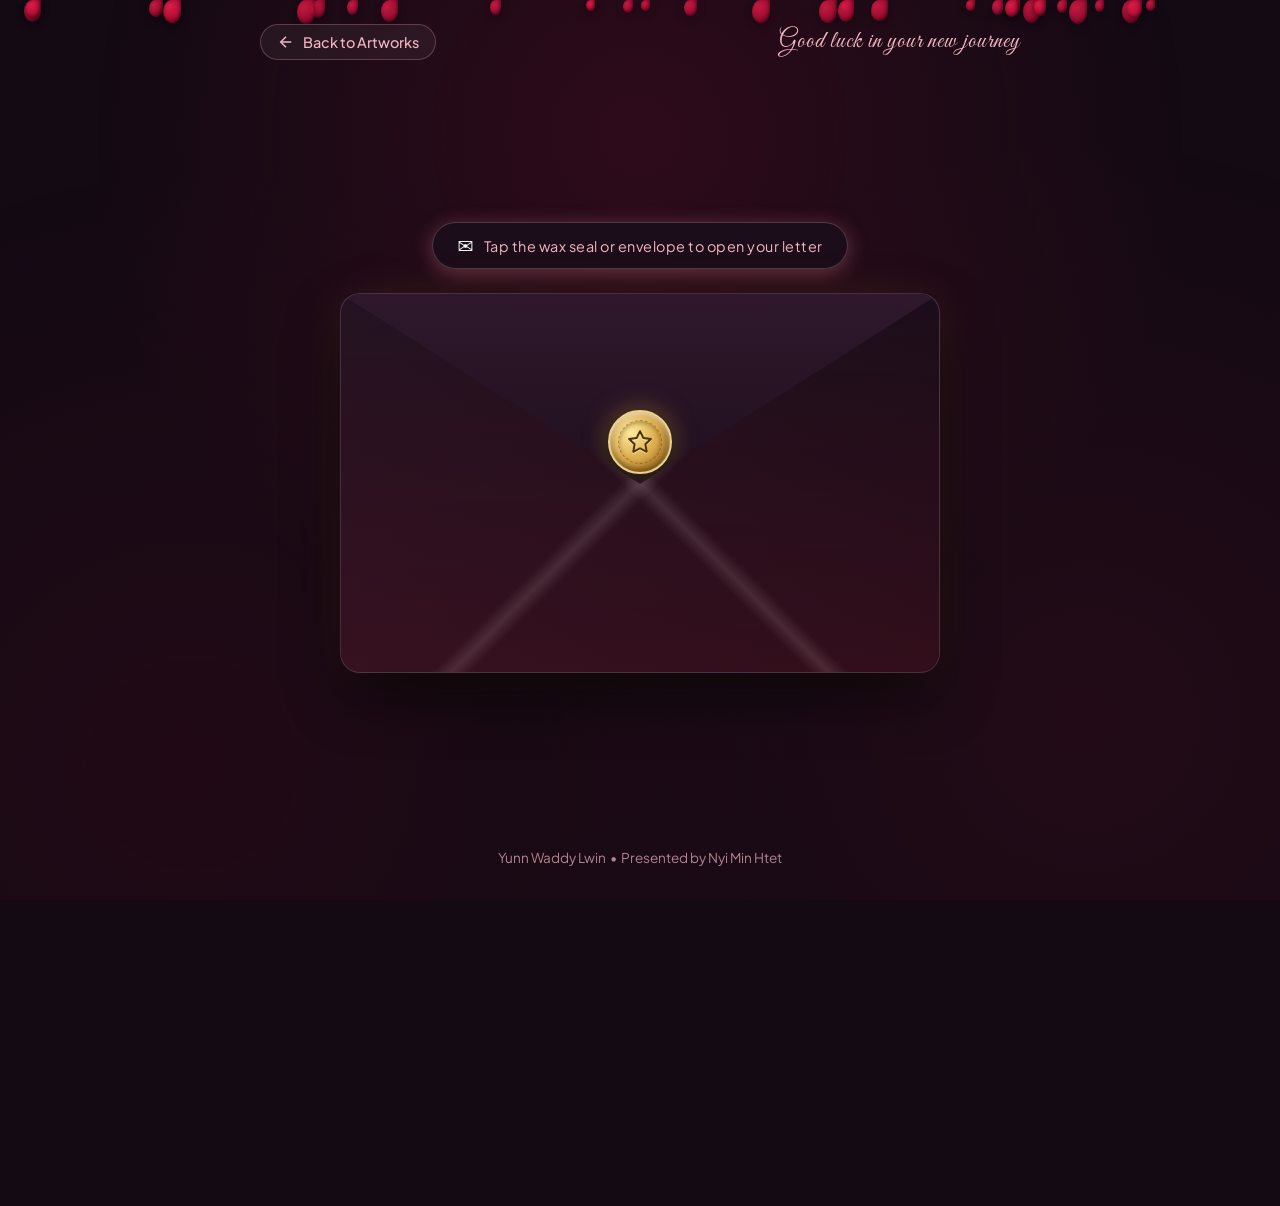
==== letter.html @ 77009af8 "Add files via upload" ====
<!DOCTYPE html>
<html lang="en">
<head>
  <meta charset="UTF-8" />
  <meta name="viewport" content="width=device-width, initial-scale=1.0" />
  <title>A Letter for You | Yunn Waddy Lwin</title>
  <link rel="stylesheet" href="letter.css" />
  <link rel="preconnect" href="https://fonts.googleapis.com">
  <link rel="preconnect" href="https://fonts.gstatic.com" crossorigin>
  <link href="https://fonts.googleapis.com/css2?family=Cormorant+Garamond:ital,wght@0,300;0,400;0,600;1,400;1,600&family=Great+Vibes&family=Noto+Sans+Myanmar:wght@300;400;500;600&family=Plus+Jakarta+Sans:wght@300;400;500;600&display=swap" rel="stylesheet">
</head>
<body>
  <!-- Ambient romantic lighting & gentle petals -->
  <div class="ambient-glow"></div>
  <div class="petals-canvas" id="petals"></div>

  <div class="letter-page">
    
    <!-- Top Bar Navigation -->
    <header class="top-nav">
      <a href="index.html" class="nav-back-link">
        <svg width="18" height="18" viewBox="0 0 24 24" fill="none" stroke="currentColor" stroke-width="2"><line x1="19" y1="12" x2="5" y2="12"/><polyline points="12 19 5 12 12 5"/></svg>
        <span>Back to Artworks</span>
      </a>
      <span class="journey-badge">Good luck in your new journey</span>
    </header>

    <div class="envelope-scene">
      <div class="prompt-hint" id="promptHint">
        <span class="tap-icon">✉️</span>
        <span class="hint-msg">Tap the wax seal or envelope to open your letter</span>
      </div>

      <!-- The Interactive 3D Envelope -->
      <div class="envelope-wrapper" id="envelopeWrapper">
        <div class="envelope" id="envelope">
          
          <!-- Flap (top triangular cover) -->
          <div class="envelope-flap" id="envelopeFlap">
            <div class="wax-seal" id="waxSeal" title="Tap to open letter">
              <!-- Handcrafted Debossed Seal Emblem -->
              <div class="seal-inner-stamp">
                <svg class="seal-svg" width="26" height="26" viewBox="0 0 24 24" fill="none" stroke="currentColor" stroke-width="1.8" stroke-linecap="round" stroke-linejoin="round">
                  <polygon points="12 2 15.09 8.26 22 9.27 17 14.14 18.18 21.02 12 17.77 5.82 21.02 7 14.14 2 9.27 8.91 8.26 12 2"></polygon>
                </svg>
              </div>
            </div>
          </div>

          <!-- Inside Pocket -->
          <div class="envelope-pocket"></div>

          <!-- The Hidden Letter Paper (Slides out when opened) -->
          <div class="letter-paper" id="letterPaper">
            <div class="paper-texture">
              <div class="letter-header">
                <span class="letter-sub">A Farewell Message</span>
                <h2 class="letter-to">Dear Yunn Waddy Lwin,</h2>
                <div class="letter-ornament">❧ ✦ ❧</div>
              </div>

              <div class="letter-body">
                <p class="myanmar-text">အစကငါ့ညီမကိုဒီလိုဆွဲပေးဖို့ထိတော့ စိတ်ကူးမရှိဘူးရယ် ဒီအတိုင်း Australia ပြောင်းရင် gift တစ်ခုပေးဖို့လောက်ပဲ ဒါပေမဲ့ဟိုရက်က မြန်မာဝတ်စုံလေး ဝတ်လာတာမြင်ရတော့ အကို့မျက်စိထဲလှလို့ ဆွဲပေးလိုက်တာ you deserve it။</p>
                
                <p class="english-line">I don't know how you will value it but you are the third girl to receive this kinda art work from me. If you want you can even say you are the second girl cuz the first one is my mother....... Lucky enough to get this kinda of gift from me..</p>
                
                <p class="highlight-quote">Treat this as a farewell gift from me.</p>
                
                <p class="myanmar-text">ပုံကသုံးပုံဖြစ်နေတာ တူတူပဲရယ် vienna ပိုကြိုက်လား Yunn Waddy Lwin ပိုကြိုက်လား ဘာမှမပါတာပိုကြိုက်လားမသိလို့သုံးခုထည့်ပေးလိုက်တာ။</p>
                
                <div class="closing-box">
                  <p class="farewell-text">ကံမကုန်ရင် ပြန်ဆုံတာပေါ့ 👋</p>
                  <p class="hope-text">Hope you like this............</p>
                </div>
              </div>

              <div class="letter-signature">
                <span class="sign-label">Presented by</span>
                <span class="sign-name">Nyi Min Htet</span>
                <span class="sign-date">03.11.2026</span>
              </div>
            </div>
          </div>

        </div>
      </div>

      <!-- Actions shown after opening -->
      <div class="after-open-actions" id="afterActions">
        <button id="toggleEnvelopeBtn" class="btn-subtle">
          <span id="toggleText">Close Envelope</span>
        </button>
        <a href="index.html" class="btn-view-art">
          <span>View & Download Artworks →</span>
        </a>
      </div>

    </div>

    <!-- Footer -->
    <footer class="letter-footer">
      <p>Yunn Waddy Lwin &nbsp;•&nbsp; Presented by Nyi Min Htet</p>
    </footer>

  </div>

  <script src="letter.js"></script>
</body>
</html>
---- letter.css ----
:root {
  --bg-deep: #130a14;
  --bg-card: rgba(26, 14, 27, 0.7);
  --border-rose: rgba(255, 179, 193, 0.25);
  --rose-primary: #e8849b;
  --rose-soft: #f4b6c2;
  --rose-glow: rgba(232, 132, 155, 0.35);

  /* Elegant Deep Midnight Bordeaux Envelope */
  --envelope-start: #241322;
  --envelope-end: #170b16;
  --envelope-flap-start: #2f182c;
  --envelope-flap-end: #200f1e;
  --envelope-border: rgba(224, 175, 190, 0.22);
  --envelope-glow: rgba(212, 163, 71, 0.15);

  /* Antique Champagne Gold Wax Seal */
  --wax-seal: radial-gradient(circle at 35% 35%, #ffea9e 0%, #d9a84a 50%, #8a5e14 85%, #593c0a 100%);
  --wax-border: #edd287;
  --wax-glow: rgba(217, 168, 74, 0.55);

  --paper-bg: #fffbf7;
  --paper-text: #2a1f26;
  --paper-subtle: #6b5361;
  --transition: all 0.5s cubic-bezier(0.16, 1, 0.3, 1);
}

* {
  margin: 0;
  padding: 0;
  box-sizing: border-box;
}

body {
  font-family: 'Plus Jakarta Sans', system-ui, -apple-system, sans-serif;
  background-color: var(--bg-deep);
  color: #fff;
  min-height: 100vh;
  position: relative;
  overflow-x: hidden;
}

/* Ambient Romantic Glow */
.ambient-glow {
  position: fixed;
  inset: 0;
  pointer-events: none;
  z-index: 0;
  background: 
    radial-gradient(circle at 50% 15%, rgba(190, 18, 60, 0.16) 0%, transparent 55%),
    radial-gradient(circle at 15% 85%, rgba(136, 8, 37, 0.12) 0%, transparent 45%),
    radial-gradient(circle at 85% 80%, rgba(225, 29, 72, 0.08) 0%, transparent 45%);
}

/* Falling Red Rose Petals */
.petals-canvas {
  position: fixed;
  inset: 0;
  pointer-events: none;
  z-index: 1;
  overflow: hidden;
}

.petal {
  position: absolute;
  background: radial-gradient(circle at 35% 30%, #e11d48 0%, #be123c 45%, #880825 80%, #4a0314 100%);
  border-radius: 65% 0 65% 65%;
  opacity: 0.85;
  filter: drop-shadow(0 2px 5px rgba(0, 0, 0, 0.45));
  animation: fall linear infinite;
  box-shadow: inset -1px -1px 3px rgba(0, 0, 0, 0.4);
}

@keyframes fall {
  0% {
    transform: translateY(-25px) translateX(0px) rotate(0deg) rotateY(0deg) scale(0.75);
    opacity: 0;
  }
  15% {
    opacity: 0.85;
    transform: translateY(15vh) translateX(15px) rotate(60deg) rotateY(45deg) scale(0.85);
  }
  50% {
    transform: translateY(50vh) translateX(-15px) rotate(190deg) rotateY(120deg) scale(0.9);
  }
  85% {
    opacity: 0.85;
    transform: translateY(85vh) translateX(12px) rotate(300deg) rotateY(160deg) scale(0.95);
  }
  100% {
    transform: translateY(105vh) translateX(0px) rotate(380deg) rotateY(180deg) scale(1);
    opacity: 0;
  }
}

/* Page Layout */
.letter-page {
  position: relative;
  z-index: 2;
  min-height: 100vh;
  display: flex;
  flex-direction: column;
  padding: 24px;
}

/* Top Nav */
.top-nav {
  max-width: 760px;
  width: 100%;
  margin: 0 auto 30px;
  display: flex;
  justify-content: space-between;
  align-items: center;
  flex-wrap: wrap;
  gap: 12px;
}

.nav-back-link {
  display: inline-flex;
  align-items: center;
  gap: 8px;
  color: var(--rose-soft);
  text-decoration: none;
  font-size: 0.9rem;
  font-weight: 500;
  background: rgba(255, 255, 255, 0.05);
  border: 1px solid var(--border-rose);
  padding: 8px 16px;
  border-radius: 100px;
  transition: var(--transition);
}

.nav-back-link:hover {
  background: rgba(232, 132, 155, 0.2);
  transform: translateX(-3px);
}

.journey-badge {
  font-family: 'Great Vibes', cursive;
  font-size: 1.5rem;
  color: var(--rose-soft);
  letter-spacing: 1px;
}

/* Envelope Scene */
.envelope-scene {
  flex: 1;
  display: flex;
  flex-direction: column;
  align-items: center;
  justify-content: center;
  margin: 20px auto 40px;
  width: 100%;
  max-width: 680px;
}

.prompt-hint {
  display: flex;
  align-items: center;
  gap: 10px;
  background: rgba(26, 14, 27, 0.8);
  border: 1px solid var(--border-rose);
  padding: 10px 24px;
  border-radius: 100px;
  margin-bottom: 24px;
  box-shadow: 0 4px 20px var(--rose-glow);
  transition: opacity 0.4s ease;
}

.tap-icon {
  font-size: 1.2rem;
  animation: bounce 1.8s infinite ease-in-out;
}

@keyframes bounce {
  0%, 100% { transform: translateY(0); }
  50% { transform: translateY(-4px); }
}

.hint-msg {
  font-size: 0.9rem;
  color: var(--rose-soft);
  letter-spacing: 0.5px;
}

/* The Envelope Container */
.envelope-wrapper {
  perspective: 1200px;
  width: 100%;
  max-width: 600px;
  position: relative;
  cursor: pointer;
}

.envelope {
  position: relative;
  width: 100%;
  height: 380px;
  background: linear-gradient(135deg, var(--envelope-start), var(--envelope-end));
  border-radius: 20px;
  border: 1px solid var(--envelope-border);
  box-shadow: 
    0 25px 60px -10px rgba(0, 0, 0, 0.8),
    0 0 50px -5px var(--envelope-glow);
  transition: height 0.6s cubic-bezier(0.16, 1, 0.3, 1);
  overflow: visible;
}

/* Triangular Flap */
.envelope-flap {
  position: absolute;
  top: 0;
  left: 0;
  width: 100%;
  height: 190px;
  background: linear-gradient(180deg, var(--envelope-flap-start), var(--envelope-flap-end));
  clip-path: polygon(0 0, 100% 0, 50% 100%);
  border-top-left-radius: 20px;
  border-top-right-radius: 20px;
  transform-origin: top center;
  transition: transform 0.6s cubic-bezier(0.16, 1, 0.3, 1), z-index 0.2s 0.3s;
  z-index: 5;
  box-shadow: 0 6px 20px rgba(0, 0, 0, 0.35);
}

/* Antique Champagne Gold Wax Seal */
.wax-seal {
  position: absolute;
  bottom: 10px;
  left: 50%;
  transform: translateX(-50%);
  width: 64px;
  height: 64px;
  background: var(--wax-seal);
  border-radius: 50%;
  border: 2px solid var(--wax-border);
  box-shadow: 
    0 4px 18px rgba(0, 0, 0, 0.75), 
    0 0 25px var(--wax-glow),
    inset 0 2px 4px rgba(255, 255, 255, 0.65),
    inset 0 -2px 6px rgba(60, 40, 5, 0.7);
  display: flex;
  align-items: center;
  justify-content: center;
  cursor: pointer;
  transition: transform 0.3s cubic-bezier(0.16, 1, 0.3, 1), box-shadow 0.3s ease;
  z-index: 6;
}

.wax-seal:hover {
  transform: translateX(-50%) scale(1.12);
  box-shadow: 
    0 6px 26px rgba(0, 0, 0, 0.8),
    0 0 35px var(--wax-glow),
    inset 0 2px 5px rgba(255, 255, 255, 0.85);
}

.seal-inner-stamp {
  width: 44px;
  height: 44px;
  border-radius: 50%;
  border: 1.5px dashed rgba(84, 56, 7, 0.45);
  display: flex;
  align-items: center;
  justify-content: center;
  box-shadow: inset 0 2px 4px rgba(70, 45, 5, 0.35);
}

.seal-svg {
  color: #4a3005;
  filter: drop-shadow(0 1px 0px rgba(255, 240, 185, 0.7));
  user-select: none;
}

/* Envelope Pocket (Front folded sides) */
.envelope-pocket {
  position: absolute;
  bottom: 0;
  left: 0;
  width: 100%;
  height: 100%;
  border-radius: 20px;
  background: 
    linear-gradient(45deg, transparent 48%, rgba(255, 230, 235, 0.12) 50%, transparent 52%),
    linear-gradient(-45deg, transparent 48%, rgba(255, 230, 235, 0.12) 50%, transparent 52%),
    linear-gradient(to top, rgba(100, 20, 36, 0.35), transparent);
  clip-path: polygon(0 0, 100% 0, 100% 100%, 0 100%);
  pointer-events: none;
  z-index: 3;
}

/* The Letter Paper (Hidden inside initially) */
.letter-paper {
  position: absolute;
  top: 15px;
  left: 5%;
  width: 90%;
  min-height: 350px;
  background: var(--paper-bg);
  color: var(--paper-text);
  border-radius: 14px;
  box-shadow: 0 15px 45px rgba(0, 0, 0, 0.5);
  padding: 36px 32px;
  transform: translateY(0) scale(0.96);
  opacity: 0;
  visibility: hidden;
  transition: transform 0.7s cubic-bezier(0.16, 1, 0.3, 1), opacity 0.5s ease;
  z-index: 2;
  border: 1px solid #ebd3c8;
}

/* OPENED STATE */
.envelope.is-open .envelope-flap {
  transform: rotateX(180deg);
  z-index: 1;
}

.envelope.is-open .wax-seal {
  opacity: 0;
  pointer-events: none;
}

.envelope.is-open {
  height: auto;
  min-height: 580px;
  background: transparent;
  border-color: transparent;
  box-shadow: none;
  cursor: default;
}

.envelope.is-open .envelope-pocket {
  opacity: 0;
  transition: opacity 0.4s ease;
}

.envelope.is-open .letter-paper {
  position: relative;
  left: 0;
  width: 100%;
  opacity: 1;
  visibility: visible;
  transform: translateY(0) scale(1);
  z-index: 10;
  box-shadow: 
    0 25px 65px -10px rgba(0, 0, 0, 0.8),
    0 0 40px -5px rgba(232, 132, 155, 0.3);
}

/* Letter Content Typography */
.letter-header {
  text-align: center;
  margin-bottom: 24px;
  border-bottom: 1px dashed #e3c4bd;
  padding-bottom: 18px;
}

.letter-sub {
  font-family: 'Great Vibes', cursive;
  font-size: 1.6rem;
  color: #a84860;
  display: block;
  margin-bottom: 2px;
}

.letter-to {
  font-family: 'Cormorant Garamond', Georgia, serif;
  font-size: 2.1rem;
  font-weight: 600;
  color: #1e0e1b;
  letter-spacing: 1px;
}

.letter-ornament {
  font-size: 0.85rem;
  color: #c46b80;
  margin-top: 6px;
  letter-spacing: 3px;
}

.letter-body {
  font-family: 'Noto Sans Myanmar', 'Padauk', 'Pyidaungsu', system-ui, sans-serif;
  font-size: 1.05rem;
  line-height: 1.95;
  color: #2e1c25;
}

.letter-body p {
  margin-bottom: 18px;
}

.myanmar-text {
  text-align: justify;
}

.highlight-quote {
  font-family: 'Cormorant Garamond', Georgia, serif;
  font-style: italic;
  font-size: 1.35rem;
  color: #8f233f;
  text-align: center;
  padding: 10px 18px;
  background: rgba(232, 132, 155, 0.12);
  border-left: 3px solid #c93b58;
  border-radius: 6px;
  margin: 20px 0;
}

.english-line {
  font-style: italic;
  color: #523744;
}

.closing-box {
  margin-top: 24px;
  padding-top: 16px;
  border-top: 1px dashed #e3c4bd;
}

.farewell-text {
  font-weight: 500;
  font-size: 1.15rem;
  color: #1a0b16;
  margin-bottom: 4px;
}

.hope-text {
  font-style: italic;
  color: #6b4d5b;
}

/* Signature */
.letter-signature {
  margin-top: 32px;
  text-align: right;
  display: flex;
  flex-direction: column;
  align-items: flex-end;
}

.sign-label {
  font-size: 0.8rem;
  text-transform: uppercase;
  letter-spacing: 2px;
  color: #8c6a7a;
}

.sign-name {
  font-family: 'Cormorant Garamond', Georgia, serif;
  font-size: 1.6rem;
  font-weight: 600;
  color: #a82f4c;
  letter-spacing: 1px;
}

.sign-date {
  font-size: 0.8rem;
  color: #8c6a7a;
  letter-spacing: 1px;
  font-family: monospace;
}

/* After Open Actions */
.after-open-actions {
  display: none;
  gap: 14px;
  margin-top: 28px;
  flex-wrap: wrap;
  justify-content: center;
}

.envelope.is-open ~ .after-open-actions {
  display: flex;
}

.btn-view-art {
  display: inline-flex;
  align-items: center;
  gap: 8px;
  background: linear-gradient(135deg, #e8849b, #d96582);
  color: #fff;
  font-size: 0.95rem;
  font-weight: 500;
  padding: 12px 26px;
  border-radius: 100px;
  text-decoration: none;
  box-shadow: 0 6px 20px var(--rose-glow);
  transition: var(--transition);
}

.btn-view-art:hover {
  transform: translateY(-2px);
  background: linear-gradient(135deg, #f294aa, #e37490);
}

.btn-subtle {
  background: rgba(255, 255, 255, 0.06);
  border: 1px solid var(--border-rose);
  color: var(--rose-soft);
  font-size: 0.9rem;
  font-weight: 500;
  padding: 12px 22px;
  border-radius: 100px;
  cursor: pointer;
  transition: var(--transition);
}

.btn-subtle:hover {
  background: rgba(255, 255, 255, 0.12);
}

/* Footer */
.letter-footer {
  text-align: center;
  margin-top: auto;
  padding: 24px 0 10px;
  font-size: 0.85rem;
  color: var(--paper-subtle);
}

.letter-footer p {
  color: rgba(244, 182, 194, 0.7);
}

@media (max-width: 600px) {
  .envelope {
    height: 320px;
  }
  .envelope-flap {
    height: 160px;
  }
  .letter-paper {
    padding: 26px 20px;
  }
  .letter-to {
    font-size: 1.7rem;
  }
  .letter-body {
    font-size: 0.98rem;
  }
}
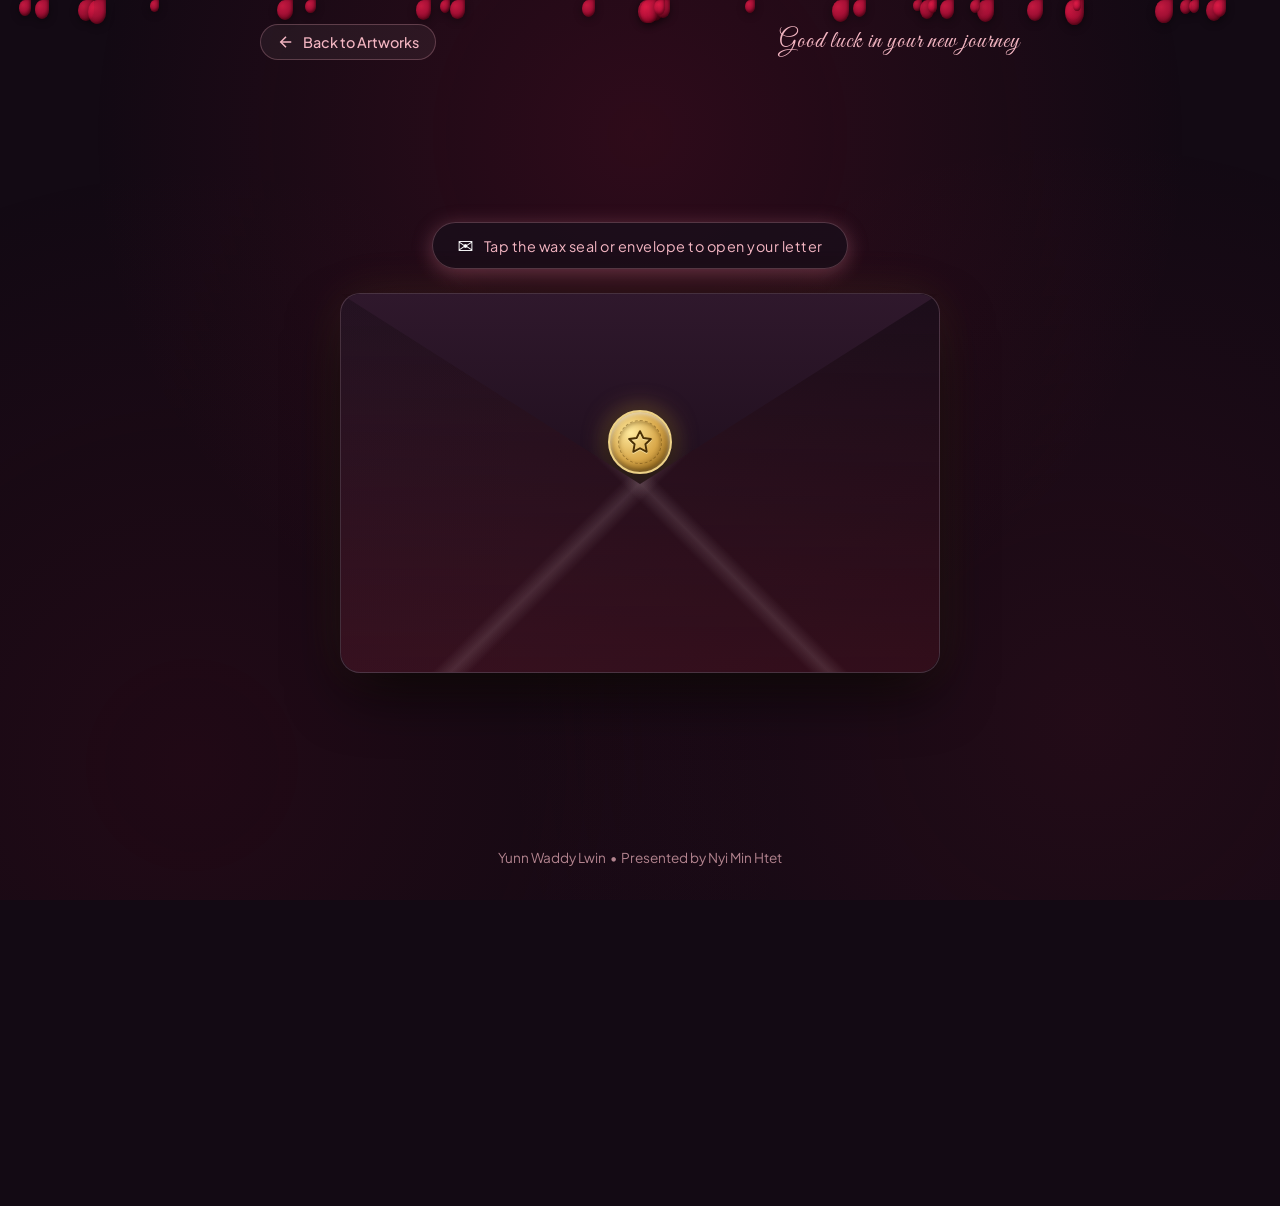
==== commit 8ee10978: "Add GoatCounter analytics to letter page" ====
--- a/letter.html
+++ b/letter.html
@@ -104,6 +104,8 @@
 
   </div>
 
+  <script data-goatcounter="https://ducky.goatcounter.com/count"
+          async src="https://gc.zgo.at/count.js"></script>
   <script src="letter.js"></script>
 </body>
 </html>
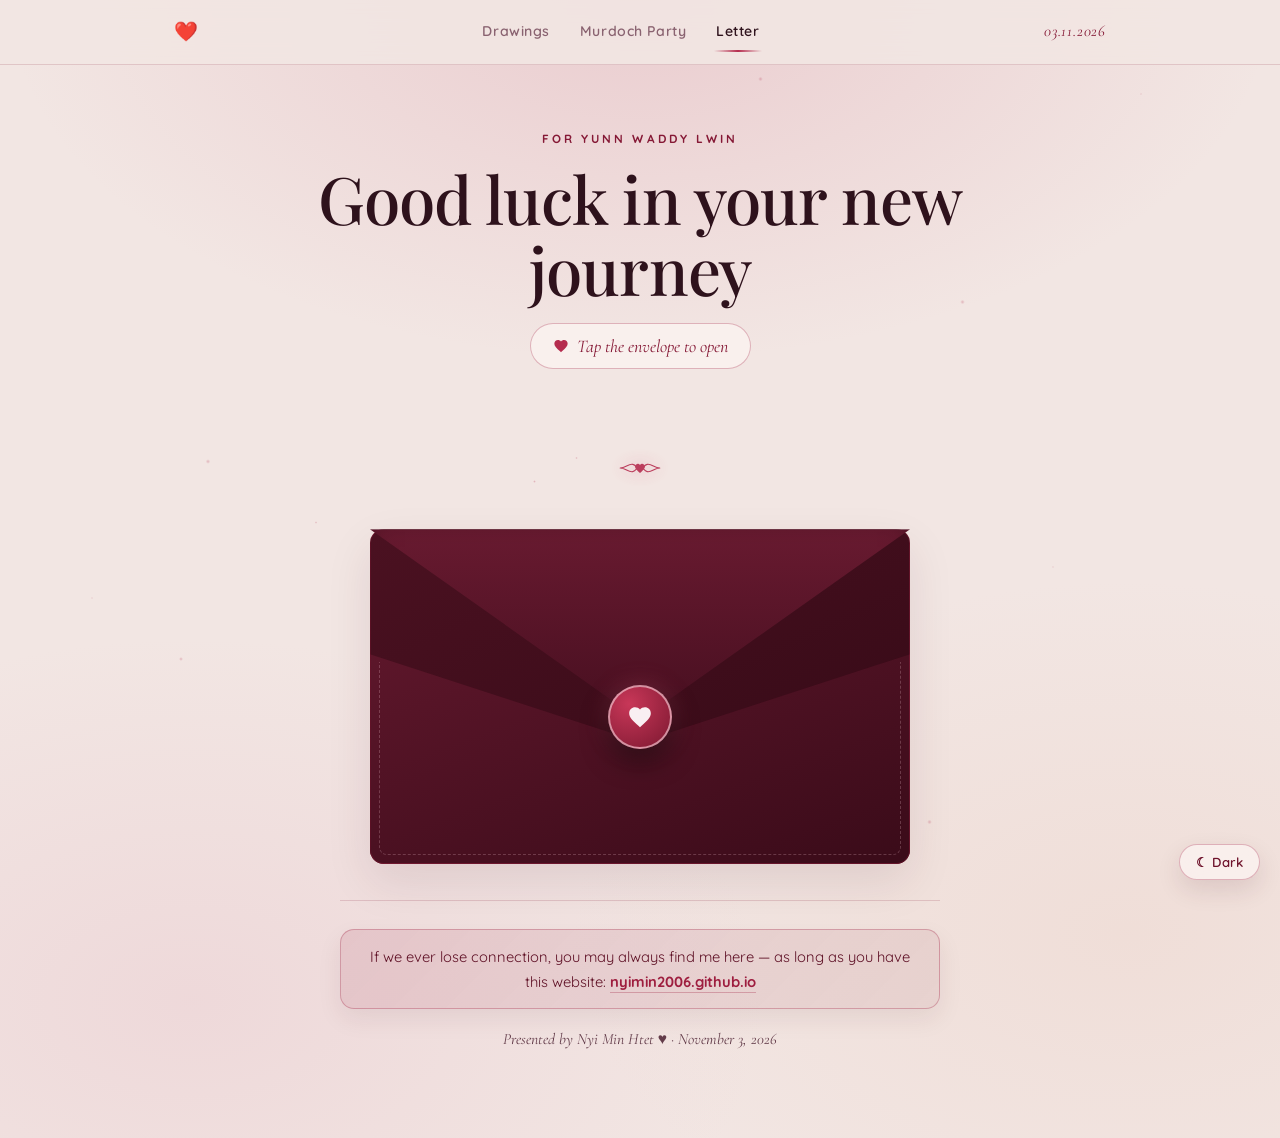
==== commit b4afb404: "Update files" ====
--- a/letter.html
+++ b/letter.html
@@ -3,109 +3,117 @@
 <head>
   <meta charset="UTF-8" />
   <meta name="viewport" content="width=device-width, initial-scale=1.0" />
-  <title>A Letter for You | Yunn Waddy Lwin</title>
-  <link rel="stylesheet" href="letter.css" />
-  <link rel="preconnect" href="https://fonts.googleapis.com">
-  <link rel="preconnect" href="https://fonts.gstatic.com" crossorigin>
-  <link href="https://fonts.googleapis.com/css2?family=Cormorant+Garamond:ital,wght@0,300;0,400;0,600;1,400;1,600&family=Great+Vibes&family=Noto+Sans+Myanmar:wght@300;400;500;600&family=Plus+Jakarta+Sans:wght@300;400;500;600&display=swap" rel="stylesheet">
+  <title>A Farewell Letter — For Yunn Waddy Lwin</title>
+  <link rel="icon" type="image/svg+xml" href="data:image/svg+xml,%3Csvg xmlns='http://www.w3.org/2000/svg' viewBox='0 0 24 24' fill='%23b8304f'%3E%3Cpath d='M12 21.35l-1.45-1.32C5.4 15.36 2 12.28 2 8.5 2 5.42 4.42 3 7.5 3c1.74 0 3.41.81 4.5 2.09C13.09 3.81 14.76 3 16.5 3 19.58 3 22 5.42 22 8.5c0 3.78-3.4 6.86-8.55 11.54L12 21.35z'/%3E%3C/svg%3E" />
+  <meta name="description" content="Sealed with a heart — a personal farewell letter for Yunn Waddy Lwin." />
+  <meta property="og:type" content="website" />
+  <meta property="og:title" content="A Farewell Letter — For Yunn Waddy Lwin" />
+  <meta property="og:description" content="Sealed with a heart — open to read the farewell note written for you." />
+  <meta property="og:image" content="assets/photo-yunn.jpg" />
+  <meta name="twitter:card" content="summary_large_image" />
+  <meta name="twitter:title" content="A Farewell Letter — For Yunn Waddy Lwin" />
+  <meta name="twitter:description" content="Sealed with a heart — open to read the farewell note written for you." />
+  <meta name="twitter:image" content="assets/photo-yunn.jpg" />
+  <link rel="preconnect" href="https://fonts.googleapis.com" />
+  <link rel="preconnect" href="https://fonts.gstatic.com" crossorigin />
+  <link href="https://fonts.googleapis.com/css2?family=Cormorant+Garamond:ital,wght@0,400;0,500;0,600;0,700;1,400;1,600&family=Noto+Sans+Myanmar:wght@400;500;600&family=Playfair+Display:ital,wght@0,500;0,600;0,700;1,400;1,600&family=Quicksand:wght@400;500;600;700&display=swap" rel="stylesheet" />
+  <script>(function(){try{var s=localStorage.getItem('site-theme');}catch(e){var s=null;}var t=(s==='light'||s==='dark')?s:(window.matchMedia&&window.matchMedia('(prefers-color-scheme: light)').matches?'light':'dark');document.documentElement.dataset.theme=t;})();</script>
+  <link rel="stylesheet" href="style.css?v=20261126-20" />
+  <link rel="stylesheet" href="letter.css?v=20261126-20" />
 </head>
 <body>
-  <!-- Ambient romantic lighting & gentle petals -->
-  <div class="ambient-glow"></div>
+  <div class="sparks-canvas" id="sparks"></div>
   <div class="petals-canvas" id="petals"></div>
 
-  <div class="letter-page">
-    
-    <!-- Top Bar Navigation -->
-    <header class="top-nav">
-      <a href="index.html" class="nav-back-link">
-        <svg width="18" height="18" viewBox="0 0 24 24" fill="none" stroke="currentColor" stroke-width="2"><line x1="19" y1="12" x2="5" y2="12"/><polyline points="12 19 5 12 12 5"/></svg>
-        <span>Back to Artworks</span>
-      </a>
-      <span class="journey-badge">Good luck in your new journey</span>
+  <nav class="top-nav">
+    <div class="nav-inner">
+      <a href="index.html" class="brand" aria-label="Home">❤️</a>
+      <div class="nav-links">
+        <a href="index.html" class="nav-link">Drawings</a>
+        <a href="murdoch.html" class="nav-link">Murdoch Party</a>
+        <a href="letter.html" class="nav-link active">Letter</a>
+      </div>
+      <div class="nav-date">03.11.2026</div>
+    </div>
+  </nav>
+
+  <main class="page-main letter-main">
+    <header class="letter-header">
+      <p class="eyebrow">For Yunn Waddy Lwin</p>
+      <h1 class="hero-title">Good luck in your new journey</h1>
+      <p class="prompt-hint" id="promptHint">
+        <svg width="16" height="16" viewBox="0 0 24 24" fill="currentColor">
+          <path d="M12 21.35l-1.45-1.32C5.4 15.36 2 12.28 2 8.5 2 5.42 4.42 3 7.5 3c1.74 0 3.41.81 4.5 2.09C13.09 3.81 14.76 3 16.5 3 19.58 3 22 5.42 22 8.5c0 3.78-3.4 6.86-8.55 11.54L12 21.35z" />
+        </svg>
+        Tap the envelope to open
+      </p>
     </header>
 
-    <div class="envelope-scene">
-      <div class="prompt-hint" id="promptHint">
-        <span class="tap-icon">✉️</span>
-        <span class="hint-msg">Tap the wax seal or envelope to open your letter</span>
-      </div>
+    <div class="section-divider" aria-hidden="true"><svg width="44" height="18" viewBox="0 0 48 20" fill="none"><path d="M2 10c6 0 9-5 14-4 2.5.5 3.5 2.5 5 4-1.5 1.5-2.5 3.5-5 4-5 1-8-4-14-4Zm44 0c-6 0-9-5-14-4-2.5.5-3.5 2.5-5 4 1.5 1.5 2.5 3.5 5 4 5 1 8-4 14-4Z" stroke="currentColor" stroke-width="1.2" stroke-linecap="round" stroke-linejoin="round"/><path d="M24 15.2c-.3 0-.6-.1-.8-.3C20.4 12.4 18.5 10.6 18.5 8.4a3 3 0 0 1 5.5-1.7A3 3 0 0 1 29.5 8.4c0 2.2-1.9 4-4.7 6.5-.2.2-.5.3-.8.3Z" fill="currentColor"/></svg></div>
 
-      <!-- The Interactive 3D Envelope -->
-      <div class="envelope-wrapper" id="envelopeWrapper">
-        <div class="envelope" id="envelope">
-          
-          <!-- Flap (top triangular cover) -->
-          <div class="envelope-flap" id="envelopeFlap">
-            <div class="wax-seal" id="waxSeal" title="Tap to open letter">
-              <!-- Handcrafted Debossed Seal Emblem -->
-              <div class="seal-inner-stamp">
-                <svg class="seal-svg" width="26" height="26" viewBox="0 0 24 24" fill="none" stroke="currentColor" stroke-width="1.8" stroke-linecap="round" stroke-linejoin="round">
-                  <polygon points="12 2 15.09 8.26 22 9.27 17 14.14 18.18 21.02 12 17.77 5.82 21.02 7 14.14 2 9.27 8.91 8.26 12 2"></polygon>
-                </svg>
-              </div>
+    <section class="envelope-wrapper" id="envelopeWrapper">
+      <div class="envelope" id="envelope">
+        <div class="envelope-back"></div>
+
+        <div class="envelope-flap" id="envelopeFlap"></div>
+
+        <div class="wax-seal" id="waxSeal" role="button" tabindex="0" aria-label="Break wax seal to open letter">
+          <svg viewBox="0 0 24 24" fill="currentColor">
+            <path d="M12 21.35l-1.45-1.32C5.4 15.36 2 12.28 2 8.5 2 5.42 4.42 3 7.5 3c1.74 0 3.41.81 4.5 2.09C13.09 3.81 14.76 3 16.5 3 19.58 3 22 5.42 22 8.5c0 3.78-3.4 6.86-8.55 11.54L12 21.35z" />
+          </svg>
+        </div>
+
+        <article class="letter-paper" id="letterPaper">
+          <div class="letter-watermark">
+            <span>To Yunn Waddy Lwin</span>
+            <div class="letter-line"></div>
+          </div>
+
+          <div class="letter-body">
+            <p class="myanmar-text">အစကငါ့ညီမကိုဒီလိုဆွဲပေးဖို့ထိတော့ စိတ်ကူးမရှိဘူးရယ် ဒီအတိုင်း Australia ပြောင်းရင် gift တစ်ခုပေးဖို့လောက်ပဲ ဒါပေမဲ့ဟိုရက်က မြန်မာဝတ်စုံလေး ဝတ်လာတာမြင်ရတော့ အကို့မျက်စိထဲလှလို့ ဆွဲပေးလိုက်တာ you deserve it။</p>
+
+            <p class="english-line">I don't know how you will value it but you are the third girl to receive this kinda art work from me. If you want you can even say you are the second girl cuz the first one is my mother....... Lucky enough to get this kinda of gift from me..</p>
+
+            <p class="highlight-quote">Treat this as a farewell gift from me.</p>
+
+            <p class="myanmar-text">ပုံကသုံးပုံဖြစ်နေတာ တူတူပဲရယ် vienna ပိုကြိုက်လား Yunn Waddy Lwin ပိုကြိုက်လား ဘာမှမပါတာပိုကြိုက်လားမသိလို့သုံးခုထည့်ပေးလိုက်တာ။</p>
+
+            <div class="closing-box">
+              <p class="farewell-text">ကံမကုန်ရင် ပြန်ဆုံတာပေါ့ 👋</p>
+              <p class="hope-text">Hope you like this............</p>
             </div>
           </div>
 
-          <!-- Inside Pocket -->
-          <div class="envelope-pocket"></div>
-
-          <!-- The Hidden Letter Paper (Slides out when opened) -->
-          <div class="letter-paper" id="letterPaper">
-            <div class="paper-texture">
-              <div class="letter-header">
-                <span class="letter-sub">A Farewell Message</span>
-                <h2 class="letter-to">Dear Yunn Waddy Lwin,</h2>
-                <div class="letter-ornament">❧ ✦ ❧</div>
-              </div>
-
-              <div class="letter-body">
-                <p class="myanmar-text">အစကငါ့ညီမကိုဒီလိုဆွဲပေးဖို့ထိတော့ စိတ်ကူးမရှိဘူးရယ် ဒီအတိုင်း Australia ပြောင်းရင် gift တစ်ခုပေးဖို့လောက်ပဲ ဒါပေမဲ့ဟိုရက်က မြန်မာဝတ်စုံလေး ဝတ်လာတာမြင်ရတော့ အကို့မျက်စိထဲလှလို့ ဆွဲပေးလိုက်တာ you deserve it။</p>
-                
-                <p class="english-line">I don't know how you will value it but you are the third girl to receive this kinda art work from me. If you want you can even say you are the second girl cuz the first one is my mother....... Lucky enough to get this kinda of gift from me..</p>
-                
-                <p class="highlight-quote">Treat this as a farewell gift from me.</p>
-                
-                <p class="myanmar-text">ပုံကသုံးပုံဖြစ်နေတာ တူတူပဲရယ် vienna ပိုကြိုက်လား Yunn Waddy Lwin ပိုကြိုက်လား ဘာမှမပါတာပိုကြိုက်လားမသိလို့သုံးခုထည့်ပေးလိုက်တာ။</p>
-                
-                <div class="closing-box">
-                  <p class="farewell-text">ကံမကုန်ရင် ပြန်ဆုံတာပေါ့ 👋</p>
-                  <p class="hope-text">Hope you like this............</p>
-                </div>
-              </div>
-
-              <div class="letter-signature">
-                <span class="sign-label">Presented by</span>
-                <span class="sign-name">Nyi Min Htet</span>
-                <span class="sign-date">03.11.2026</span>
-              </div>
-            </div>
+          <div class="letter-sign">
+            <span class="sign-label">Presented by</span>
+            <div class="sign-name">Nyi Min Htet</div>
+            <span class="sign-date">03.11.2026</span>
           </div>
 
-        </div>
+          <div class="letter-ps">
+            <strong>P.S. ♥</strong> Red roses always mean something special when combined with lilies.
+          </div>
+        </article>
+
+        <div class="envelope-pocket"></div>
       </div>
+    </section>
 
-      <!-- Actions shown after opening -->
-      <div class="after-open-actions" id="afterActions">
-        <button id="toggleEnvelopeBtn" class="btn-subtle">
-          <span id="toggleText">Close Envelope</span>
-        </button>
-        <a href="index.html" class="btn-view-art">
-          <span>View & Download Artworks →</span>
-        </a>
-      </div>
-
+    <div class="after-actions" id="afterActions" style="display: none;">
+      <button type="button" class="btn-action" id="toggleEnvelopeBtn">
+        <span id="toggleText">Close Envelope</span>
+      </button>
+      <a href="index.html" class="btn-action primary">View Drawings Gallery →</a>
     </div>
 
-    <!-- Footer -->
-    <footer class="letter-footer">
-      <p>Yunn Waddy Lwin &nbsp;•&nbsp; Presented by Nyi Min Htet</p>
+    <footer class="site-footer">
+      <p class="footer-find-me">If we ever lose connection, you may always find me here — as long as you have this website: <a href="https://nyimin2006.github.io/" target="_blank" rel="noopener noreferrer">nyimin2006.github.io</a></p>
+      <span>Presented by Nyi Min Htet ♥ · November 3, 2026</span>
     </footer>
+  </main>
 
-  </div>
-
-  <script data-goatcounter="https://ducky.goatcounter.com/count"
-          async src="https://gc.zgo.at/count.js"></script>
-  <script src="letter.js"></script>
+  <script src="ambient.js?v=20261126-20"></script>
+  <script src="letter.js?v=20261126-20"></script>
+  <script data-goatcounter="https://ducky.goatcounter.com/count" async src="https://gc.zgo.at/count.js"></script>
 </body>
 </html>
--- a/style.css
+++ b/style.css
@@ -0,0 +1,1353 @@
+:root {
+  --bg-nocturne: #110b0e;
+  --surface-soft: rgba(28, 17, 22, 0.72);
+  --surface-card: #181014;
+  --rose: #b8304f;
+  --rose-deep: #7a1b32;
+  --rose-soft: #e05a78;
+  --blush: #f2c6d0;
+  --ink-primary: #f5ebe9;
+  --ink-secondary: #d0bcc1;
+  --ink-muted: #987f86;
+  --border-hairline: rgba(245, 235, 233, 0.09);
+  --border-rose: rgba(224, 90, 120, 0.28);
+  --shadow-soft: 0 24px 60px rgba(0, 0, 0, 0.56);
+  --font-display: 'Playfair Display', 'Cormorant Garamond', Georgia, serif;
+  --font-serif: 'Cormorant Garamond', Georgia, serif;
+  --font-sans: 'Quicksand', 'Noto Sans Myanmar', -apple-system, BlinkMacSystemFont, sans-serif;
+}
+
+*,
+*::before,
+*::after {
+  box-sizing: border-box;
+  margin: 0;
+  padding: 0;
+}
+
+html {
+  scroll-behavior: smooth;
+  overflow-x: hidden;
+}
+
+body {
+  min-height: 100vh;
+  background-color: var(--bg-nocturne);
+  background-image:
+    radial-gradient(ellipse 75% 48% at 50% 0%, rgba(184, 48, 79, 0.16) 0%, transparent 66%),
+    radial-gradient(ellipse 70% 50% at 15% 88%, rgba(122, 27, 50, 0.14) 0%, transparent 64%),
+    radial-gradient(ellipse 70% 50% at 88% 82%, rgba(224, 90, 120, 0.08) 0%, transparent 62%);
+  color: var(--ink-primary);
+  font-family: var(--font-sans);
+  line-height: 1.7;
+  overflow-x: hidden;
+  position: relative;
+  -webkit-font-smoothing: antialiased;
+}
+
+.sparks-canvas,
+.petals-canvas {
+  position: fixed;
+  inset: 0;
+  pointer-events: none;
+  z-index: 1;
+  overflow: hidden;
+}
+
+.petal {
+  position: absolute;
+  top: -12vh;
+  border-radius: 75% 15% 75% 15%;
+  background: linear-gradient(145deg, rgba(218, 48, 86, 0.78), rgba(118, 16, 40, 0.72));
+  box-shadow: 0 2px 10px rgba(184, 48, 79, 0.25);
+  opacity: 0;
+  animation: petalFall linear infinite;
+}
+
+.petal-alt {
+  border-radius: 15% 75% 15% 75%;
+  background: linear-gradient(145deg, rgba(184, 30, 66, 0.74), rgba(92, 12, 32, 0.68));
+}
+
+@keyframes petalFall {
+  0% {
+    transform: translate3d(0, -5vh, 0) rotate(0deg);
+    opacity: 0;
+  }
+  14% {
+    opacity: var(--petal-opacity, 0.56);
+  }
+  52% {
+    transform: translate3d(26px, 52vh, 0) rotate(170deg);
+  }
+  88% {
+    opacity: var(--petal-opacity, 0.56);
+  }
+  100% {
+    transform: translate3d(-18px, 108vh, 0) rotate(330deg);
+    opacity: 0;
+  }
+}
+
+.floating-heart {
+  position: absolute;
+  top: -10vh;
+  color: var(--rose-soft);
+  opacity: 0;
+  user-select: none;
+  text-shadow: 0 0 10px rgba(224, 90, 120, 0.45);
+  animation: heartDrop linear infinite;
+}
+
+@keyframes heartDrop {
+  0% {
+    transform: translate3d(0, 0, 0) scale(0.85);
+    opacity: 0;
+  }
+  14% {
+    opacity: var(--heart-opacity, 0.48);
+  }
+  52% {
+    transform: translate3d(-18px, 54vh, 0) scale(1);
+  }
+  88% {
+    opacity: var(--heart-opacity, 0.48);
+  }
+  100% {
+    transform: translate3d(14px, 112vh, 0) scale(1.06);
+    opacity: 0;
+  }
+}
+
+.petal-rise {
+  top: auto;
+  bottom: -12vh;
+  animation-name: petalRise;
+}
+
+@keyframes petalRise {
+  0% {
+    transform: translate3d(0, 0, 0) rotate(0deg);
+    opacity: 0;
+  }
+  14% {
+    opacity: var(--petal-opacity, 0.56);
+  }
+  52% {
+    transform: translate3d(-22px, -54vh, 0) rotate(-170deg);
+  }
+  88% {
+    opacity: var(--petal-opacity, 0.56);
+  }
+  100% {
+    transform: translate3d(18px, -114vh, 0) rotate(-330deg);
+    opacity: 0;
+  }
+}
+
+.heart-rise {
+  top: auto;
+  bottom: -10vh;
+  animation-name: heartRise;
+}
+
+@keyframes heartRise {
+  0% {
+    transform: translate3d(0, 0, 0) scale(0.85);
+    opacity: 0;
+  }
+  14% {
+    opacity: var(--heart-opacity, 0.48);
+  }
+  52% {
+    transform: translate3d(16px, -54vh, 0) scale(1);
+  }
+  88% {
+    opacity: var(--heart-opacity, 0.48);
+  }
+  100% {
+    transform: translate3d(-14px, -114vh, 0) scale(1.06);
+    opacity: 0;
+  }
+}
+
+.bokeh-spark {
+  position: absolute;
+  border-radius: 50%;
+  background: radial-gradient(circle, rgba(242, 198, 208, 0.55) 0%, rgba(242, 198, 208, 0) 72%);
+  animation: sparkPulse ease-in-out infinite;
+}
+
+@keyframes sparkPulse {
+  0%, 100% {
+    opacity: 0.1;
+    transform: scale(0.85);
+  }
+  50% {
+    opacity: 0.42;
+    transform: scale(1.2);
+  }
+}
+
+.top-nav {
+  position: sticky;
+  top: 0;
+  z-index: 40;
+  background: rgba(17, 11, 14, 0.78);
+  backdrop-filter: blur(18px);
+  -webkit-backdrop-filter: blur(18px);
+  border-bottom: 1px solid var(--border-hairline);
+}
+
+.nav-inner {
+  max-width: 980px;
+  margin: 0 auto;
+  padding: 16px 24px;
+  display: flex;
+  align-items: center;
+  justify-content: space-between;
+  gap: 16px;
+}
+
+.brand {
+  text-decoration: none;
+  font-size: 1.2rem;
+  line-height: 1;
+  transition: transform 0.25s ease;
+}
+
+.brand:hover {
+  transform: scale(1.12);
+}
+
+.nav-links {
+  display: flex;
+  align-items: center;
+  gap: 26px;
+}
+
+.nav-link {
+  text-decoration: none;
+  color: var(--ink-muted);
+  font-size: 0.88rem;
+  font-weight: 600;
+  letter-spacing: 0.04em;
+  padding: 4px 2px;
+  position: relative;
+  transition: color 0.22s ease;
+}
+
+.nav-link:hover,
+.nav-link.active {
+  color: var(--ink-primary);
+}
+
+.nav-link.active::after {
+  content: '';
+  position: absolute;
+  left: 0;
+  right: 0;
+  bottom: -4px;
+  height: 1.5px;
+  background: linear-gradient(90deg, transparent, var(--rose-soft), transparent);
+}
+
+.nav-date {
+  font-family: var(--font-serif);
+  font-style: italic;
+  font-size: 1rem;
+  color: var(--blush);
+  letter-spacing: 0.05em;
+}
+
+.page-main {
+  position: relative;
+  z-index: 2;
+  max-width: 920px;
+  margin: 0 auto;
+  padding: 64px 24px 84px;
+}
+
+.hero {
+  text-align: center;
+  max-width: 680px;
+  margin: 0 auto;
+}
+
+.section-divider {
+  display: flex;
+  align-items: center;
+  justify-content: center;
+  gap: 16px;
+  max-width: 420px;
+  margin: 52px auto;
+}
+
+.section-divider::before,
+.section-divider::after {
+  content: '';
+  flex: 1;
+  height: 1px;
+  background: linear-gradient(90deg, transparent, rgba(224, 90, 120, 0.36));
+}
+
+.section-divider::after {
+  background: linear-gradient(90deg, rgba(224, 90, 120, 0.36), transparent);
+}
+
+.section-divider svg {
+  color: var(--rose-soft);
+  opacity: 0.9;
+  flex-shrink: 0;
+  filter: drop-shadow(0 0 8px rgba(224, 90, 120, 0.45));
+}
+
+.hero-emblem {
+  display: inline-flex;
+  align-items: center;
+  justify-content: center;
+  width: 56px;
+  height: 56px;
+  border-radius: 50%;
+  background: radial-gradient(circle, rgba(224, 90, 120, 0.32) 0%, rgba(122, 27, 50, 0.14) 55%, rgba(24, 16, 20, 0) 80%);
+  border: 1px solid var(--border-rose);
+  color: var(--rose-soft);
+  margin-bottom: 22px;
+  cursor: pointer;
+  box-shadow: 0 0 22px rgba(224, 90, 120, 0.22);
+  transition: transform 0.28s ease, box-shadow 0.28s ease;
+}
+
+.hero-emblem:hover {
+  transform: scale(1.08);
+  box-shadow: 0 0 28px rgba(224, 90, 120, 0.34);
+}
+
+.hero-emblem svg {
+  width: 22px;
+  height: 22px;
+}
+
+.eyebrow {
+  font-family: var(--font-sans);
+  font-size: 0.74rem;
+  font-weight: 700;
+  text-transform: uppercase;
+  letter-spacing: 0.26em;
+  color: var(--blush);
+  margin-bottom: 14px;
+}
+
+.hero-title {
+  font-family: var(--font-display);
+  font-size: clamp(2.5rem, 5.5vw, 4.1rem);
+  font-weight: 500;
+  line-height: 1.08;
+  letter-spacing: -0.015em;
+  color: var(--ink-primary);
+  margin-bottom: 18px;
+}
+
+.hero-sub {
+  font-family: var(--font-serif);
+  font-size: clamp(1.18rem, 2.2vw, 1.42rem);
+  color: var(--ink-secondary);
+  font-weight: 400;
+  max-width: 540px;
+  margin: 0 auto 28px;
+}
+
+.hero-whisper {
+  font-family: var(--font-serif);
+  font-style: italic;
+  font-size: clamp(1.1rem, 2vw, 1.28rem);
+  color: var(--blush);
+  padding: 16px 12px;
+  margin: 0 auto 30px;
+  max-width: 580px;
+  border-top: 1px solid var(--border-rose);
+  border-bottom: 1px solid var(--border-rose);
+}
+
+.hero-secret-btn {
+  display: inline-flex;
+  align-items: center;
+  gap: 10px;
+  padding: 11px 24px;
+  border-radius: 999px;
+  border: 1px solid var(--border-rose);
+  background: rgba(184, 48, 79, 0.16);
+  color: var(--ink-primary);
+  font-family: var(--font-sans);
+  font-size: 0.88rem;
+  font-weight: 500;
+  letter-spacing: 0.02em;
+  cursor: pointer;
+  transition: transform 0.25s ease, background-color 0.25s ease, box-shadow 0.25s ease;
+}
+
+.hero-secret-btn:hover {
+  transform: translateY(-2px);
+  background: var(--rose);
+  box-shadow: 0 12px 28px rgba(184, 48, 79, 0.34);
+}
+
+.hero-secret-btn strong {
+  font-weight: 700;
+  color: #ffdce4;
+}
+
+.hs-heart {
+  color: var(--rose-soft);
+}
+
+.gallery-section {
+  margin-bottom: 0;
+}
+
+.gallery-stack {
+  display: flex;
+  flex-direction: column;
+  align-items: center;
+  gap: 28px;
+}
+
+.featured-showcase {
+  width: 100%;
+  max-width: 520px;
+}
+
+.featured-frame {
+  width: 100%;
+  aspect-ratio: 1 / 1;
+  background: #0a0608;
+  border-radius: 14px;
+  position: relative;
+  cursor: pointer;
+  overflow: hidden;
+  box-shadow: var(--shadow-soft), 0 0 0 1px var(--border-hairline);
+  transition: transform 0.3s ease, box-shadow 0.3s ease;
+}
+
+.featured-frame:hover {
+  transform: translateY(-3px);
+  box-shadow: 0 28px 68px rgba(0, 0, 0, 0.65), 0 0 38px rgba(224, 90, 120, 0.18), 0 0 0 1px var(--border-rose);
+}
+
+.featured-frame img {
+  width: 100%;
+  height: 100%;
+  display: block;
+  object-fit: contain;
+  transition: opacity 0.22s ease, transform 0.35s ease;
+}
+
+.featured-frame img.is-switching {
+  opacity: 0.2;
+  transform: scale(0.985);
+}
+
+.zoom-fab {
+  position: absolute;
+  right: 14px;
+  bottom: 14px;
+  width: 38px;
+  height: 38px;
+  border-radius: 50%;
+  border: 1px solid var(--border-hairline);
+  background: rgba(17, 11, 14, 0.78);
+  backdrop-filter: blur(8px);
+  color: var(--ink-primary);
+  display: flex;
+  align-items: center;
+  justify-content: center;
+  cursor: pointer;
+  transition: transform 0.22s ease, background-color 0.22s ease, border-color 0.22s ease;
+}
+
+.zoom-fab:hover {
+  transform: scale(1.08);
+  background: var(--rose);
+  border-color: var(--rose-soft);
+}
+
+.featured-bar {
+  margin-top: 18px;
+  display: flex;
+  align-items: center;
+  justify-content: space-between;
+  gap: 16px;
+}
+
+.featured-title {
+  font-family: var(--font-display);
+  font-size: 1.4rem;
+  font-weight: 500;
+  color: var(--ink-primary);
+}
+
+.btn-download {
+  display: inline-flex;
+  align-items: center;
+  gap: 8px;
+  text-decoration: none;
+  padding: 10px 20px;
+  border-radius: 999px;
+  background: linear-gradient(135deg, var(--rose) 0%, var(--rose-deep) 100%);
+  color: #fff6f8;
+  font-size: 0.85rem;
+  font-weight: 600;
+  letter-spacing: 0.02em;
+  white-space: nowrap;
+  box-shadow: 0 10px 24px rgba(122, 27, 50, 0.34);
+  transition: transform 0.22s ease, filter 0.22s ease;
+}
+
+.btn-download:hover {
+  transform: translateY(-2px);
+  filter: brightness(1.08);
+}
+
+.editions-panel {
+  width: 100%;
+  max-width: 520px;
+  display: flex;
+  flex-direction: column;
+  align-items: center;
+}
+
+.editions-header {
+  text-align: center;
+  margin-bottom: 14px;
+}
+
+.editions-kicker {
+  display: block;
+  font-size: 0.72rem;
+  font-weight: 700;
+  text-transform: uppercase;
+  letter-spacing: 0.22em;
+  color: var(--ink-muted);
+  margin-bottom: 2px;
+}
+
+.editions-heading {
+  font-family: var(--font-serif);
+  font-size: 1.24rem;
+  font-weight: 500;
+  font-style: italic;
+  color: var(--blush);
+}
+
+.edition-list {
+  width: 100%;
+  display: grid;
+  grid-template-columns: repeat(3, minmax(0, 1fr));
+  gap: 14px;
+  margin-bottom: 20px;
+}
+
+.edition-card {
+  background: transparent;
+  border-radius: 12px;
+  padding: 6px;
+  display: flex;
+  flex-direction: column;
+  gap: 8px;
+  cursor: pointer;
+  position: relative;
+  border: 1px solid transparent;
+  transition: transform 0.24s ease, border-color 0.24s ease, background-color 0.24s ease;
+}
+
+.edition-card:hover {
+  transform: translateY(-2px);
+  background: var(--surface-soft);
+}
+
+.edition-card.active {
+  background: var(--surface-card);
+  border-color: var(--border-rose);
+  box-shadow: 0 12px 26px rgba(122, 27, 50, 0.22);
+}
+
+.ed-thumb {
+  width: 100%;
+  aspect-ratio: 1 / 1;
+  border-radius: 9px;
+  overflow: hidden;
+  background: #0a0608;
+}
+
+.ed-thumb img {
+  width: 100%;
+  height: 100%;
+  object-fit: contain;
+  display: block;
+}
+
+.ed-info {
+  text-align: center;
+  padding: 0 2px;
+}
+
+.ed-name {
+  font-family: var(--font-display);
+  font-size: 0.92rem;
+  font-weight: 500;
+  color: var(--ink-secondary);
+}
+
+.edition-card.active .ed-name {
+  color: var(--blush);
+}
+
+.ed-desc {
+  font-size: 0.74rem;
+  color: var(--ink-muted);
+  margin-top: 2px;
+}
+
+.ed-dl-icon {
+  position: absolute;
+  top: 12px;
+  right: 12px;
+  width: 26px;
+  height: 26px;
+  border-radius: 50%;
+  display: flex;
+  align-items: center;
+  justify-content: center;
+  background: rgba(17, 11, 14, 0.76);
+  color: var(--blush);
+  border: 1px solid var(--border-hairline);
+  text-decoration: none;
+  opacity: 0.86;
+  transition: opacity 0.2s ease, background-color 0.2s ease, transform 0.2s ease;
+}
+
+.ed-dl-icon:hover {
+  opacity: 1;
+  background: var(--rose);
+  color: #ffffff;
+  transform: scale(1.08);
+}
+
+.btn-download-all {
+  display: inline-flex;
+  align-items: center;
+  justify-content: center;
+  gap: 8px;
+  padding: 9px 22px;
+  border-radius: 999px;
+  background: transparent;
+  color: var(--ink-secondary);
+  border: 1px solid var(--border-hairline);
+  font-family: var(--font-sans);
+  font-size: 0.84rem;
+  font-weight: 600;
+  cursor: pointer;
+  transition: color 0.22s ease, border-color 0.22s ease, background-color 0.22s ease;
+}
+
+.btn-download-all:hover {
+  color: var(--ink-primary);
+  border-color: var(--border-rose);
+  background: rgba(184, 48, 79, 0.14);
+}
+
+.secret-section {
+  margin-bottom: 0;
+}
+
+.secret-card {
+  position: relative;
+  background: linear-gradient(180deg, rgba(30, 16, 23, 0.92) 0%, rgba(20, 11, 15, 0.96) 100%);
+  border: 1px solid var(--border-rose);
+  border-radius: 24px;
+  box-shadow: 0 24px 60px rgba(0, 0, 0, 0.56), inset 0 0 0 1px rgba(242, 198, 208, 0.06);
+  overflow: hidden;
+}
+
+.secret-lock-view {
+  padding: 58px 24px;
+  text-align: center;
+  cursor: pointer;
+  position: relative;
+  background: radial-gradient(ellipse 65% 75% at 50% 48%, rgba(184, 48, 79, 0.18) 0%, transparent 72%);
+}
+
+.secret-lock-view::after {
+  content: '';
+  position: absolute;
+  inset: 10px;
+  border: 1px dashed rgba(224, 90, 120, 0.24);
+  border-radius: 16px;
+  pointer-events: none;
+}
+
+.secret-card.is-unlocked .secret-lock-view {
+  display: none;
+}
+
+.secret-revealed-view {
+  display: none;
+  padding: 48px 36px;
+}
+
+.secret-card.is-unlocked .secret-revealed-view {
+  display: block;
+  animation: revealFade 0.55s cubic-bezier(0.22, 1, 0.36, 1) forwards;
+}
+
+@keyframes revealFade {
+  from {
+    opacity: 0;
+    transform: translateY(10px);
+  }
+  to {
+    opacity: 1;
+    transform: translateY(0);
+  }
+}
+
+.secret-heart-btn {
+  width: 64px;
+  height: 64px;
+  border-radius: 50%;
+  border: 1px solid var(--border-rose);
+  background: radial-gradient(circle at 30% 25%, #e05a78 0%, #a52242 70%, #6d142a 100%);
+  color: #fff6f8;
+  display: inline-flex;
+  align-items: center;
+  justify-content: center;
+  cursor: pointer;
+  margin-bottom: 20px;
+  box-shadow: 0 0 36px rgba(224, 90, 120, 0.34);
+  transition: transform 0.28s ease;
+}
+
+.secret-heart-btn:hover {
+  transform: scale(1.08);
+}
+
+.secret-heart-btn svg {
+  width: 26px;
+  height: 26px;
+}
+
+.secret-kicker {
+  display: block;
+  font-size: 0.74rem;
+  font-weight: 700;
+  text-transform: uppercase;
+  letter-spacing: 0.22em;
+  color: var(--blush);
+  margin-bottom: 6px;
+}
+
+.secret-heading {
+  font-family: var(--font-display);
+  font-size: clamp(1.6rem, 3vw, 2.2rem);
+  font-weight: 500;
+  color: var(--ink-primary);
+  margin-bottom: 20px;
+}
+
+.secret-unlock-pill {
+  display: inline-block;
+  font-family: var(--font-serif);
+  font-style: italic;
+  font-size: 1.14rem;
+  color: var(--blush);
+  background: transparent;
+  border: 1px solid var(--border-rose);
+  border-radius: 999px;
+  padding: 10px 26px;
+  cursor: pointer;
+  transition: background-color 0.25s ease, color 0.25s ease, transform 0.25s ease;
+}
+
+.secret-unlock-pill:hover {
+  transform: translateY(-2px);
+  background: var(--rose);
+  color: #ffffff;
+}
+
+.revealed-head {
+  text-align: center;
+  margin-bottom: 36px;
+}
+
+.reasons-flow {
+  max-width: 660px;
+  margin: 0 auto;
+  display: flex;
+  flex-direction: column;
+}
+
+.reason-item {
+  padding: 26px 8px;
+  border-bottom: 1px solid var(--border-hairline);
+}
+
+.reason-item:first-child {
+  padding-top: 4px;
+}
+
+.reason-title {
+  font-family: var(--font-display);
+  font-size: 1.32rem;
+  font-weight: 500;
+  color: var(--blush);
+  margin-bottom: 10px;
+}
+
+.reason-item p {
+  font-size: 0.98rem;
+  color: var(--ink-secondary);
+  line-height: 1.8;
+}
+
+.reason-item.reason-poem {
+  position: relative;
+  margin-top: 30px;
+  padding: 40px 30px;
+  border-bottom: none;
+  border-radius: 22px;
+  background: linear-gradient(155deg, rgba(184, 48, 79, 0.24) 0%, rgba(122, 27, 50, 0.16) 55%, rgba(24, 14, 19, 0.94) 100%);
+  border: 1px solid var(--border-rose);
+  box-shadow: 0 18px 46px rgba(122, 27, 50, 0.3), inset 0 0 0 1px rgba(245, 235, 233, 0.05);
+  text-align: center;
+}
+
+.reason-item.reason-poem::before {
+  content: '';
+  position: absolute;
+  inset: 10px;
+  border: 1px dashed rgba(224, 90, 120, 0.28);
+  border-radius: 14px;
+  pointer-events: none;
+}
+
+.reason-item.reason-poem .reason-title {
+  position: relative;
+  margin-bottom: 18px;
+}
+
+.reason-item.reason-poem .reason-title::after {
+  content: '';
+  display: block;
+  width: 64px;
+  height: 1.5px;
+  margin: 10px auto 0;
+  background: linear-gradient(90deg, transparent, var(--rose-soft), transparent);
+}
+
+.poem-text {
+  position: relative;
+  font-family: var(--font-serif);
+  font-style: italic;
+  font-size: 1.32rem !important;
+  line-height: 1.88 !important;
+  color: #fff4f7 !important;
+}
+
+.poem-lead {
+  display: inline;
+  font-weight: 600;
+  color: #ffcad9;
+  text-shadow: 0 0 14px rgba(224, 90, 120, 0.38);
+}
+
+.envelope-teaser {
+  display: grid;
+  grid-template-columns: repeat(2, minmax(0, 1fr));
+  gap: 20px;
+  margin-bottom: 60px;
+}
+
+.teaser-card {
+  display: flex;
+  align-items: center;
+  justify-content: space-between;
+  gap: 16px;
+  text-decoration: none;
+  background: var(--surface-soft);
+  border: 1px solid var(--border-hairline);
+  border-radius: 18px;
+  padding: 22px 24px;
+  transition: transform 0.25s ease, border-color 0.25s ease, background-color 0.25s ease;
+}
+
+.teaser-card:hover {
+  transform: translateY(-3px);
+  border-color: var(--border-rose);
+  background: var(--surface-card);
+}
+
+.teaser-left {
+  display: flex;
+  align-items: center;
+  gap: 16px;
+}
+
+.teaser-icon {
+  width: 46px;
+  height: 46px;
+  flex-shrink: 0;
+  border-radius: 50%;
+  background: rgba(184, 48, 79, 0.14);
+  border: 1px solid var(--border-rose);
+  display: flex;
+  align-items: center;
+  justify-content: center;
+  color: var(--blush);
+}
+
+.teaser-icon svg {
+  width: 20px;
+  height: 20px;
+}
+
+.teaser-kicker {
+  display: block;
+  font-size: 0.7rem;
+  font-weight: 700;
+  text-transform: uppercase;
+  letter-spacing: 0.2em;
+  color: var(--rose-soft);
+  margin-bottom: 2px;
+}
+
+.teaser-title {
+  font-family: var(--font-display);
+  font-size: 1.2rem;
+  font-weight: 500;
+  color: var(--ink-primary);
+  margin-bottom: 2px;
+}
+
+.teaser-sub {
+  font-size: 0.85rem;
+  color: var(--ink-muted);
+}
+
+.teaser-arrow {
+  color: var(--blush);
+  font-size: 1.2rem;
+  transition: transform 0.24s ease;
+}
+
+.teaser-card:hover .teaser-arrow {
+  transform: translateX(4px);
+}
+
+.site-footer {
+  text-align: center;
+  padding-top: 28px;
+  border-top: 1px solid var(--border-hairline);
+  font-size: 0.86rem;
+  color: var(--ink-muted);
+}
+
+.site-footer strong {
+  color: var(--blush);
+  font-weight: 600;
+}
+
+.site-footer span {
+  display: inline-block;
+  font-family: var(--font-serif);
+  font-style: italic;
+  font-size: 0.98rem;
+  color: var(--ink-secondary);
+}
+
+.footer-find-me {
+  max-width: 600px;
+  margin: 0 auto 18px;
+  padding: 14px 20px;
+  border-radius: 14px;
+  background: linear-gradient(135deg, rgba(184, 48, 79, 0.2) 0%, rgba(122, 27, 50, 0.14) 100%);
+  border: 1px solid var(--border-rose);
+  box-shadow: 0 10px 26px rgba(122, 27, 50, 0.2);
+  font-size: 0.92rem;
+  line-height: 1.7;
+  color: #ffe6ec;
+}
+
+.footer-find-me a {
+  color: #ff9cb3;
+  font-weight: 700;
+  text-decoration: none;
+  border-bottom: 1px solid var(--border-rose);
+  padding-bottom: 1px;
+  text-shadow: 0 0 10px rgba(224, 90, 120, 0.35);
+  transition: color 0.2s ease, border-color 0.2s ease;
+}
+
+.footer-find-me a:hover {
+  color: #ffffff;
+  border-color: var(--rose-soft);
+}
+
+.lightbox-modal {
+  position: fixed;
+  inset: 0;
+  z-index: 100;
+  display: flex;
+  align-items: center;
+  justify-content: center;
+  padding: 24px;
+  opacity: 0;
+  pointer-events: none;
+  transition: opacity 0.26s ease;
+}
+
+.lightbox-modal.active {
+  opacity: 1;
+  pointer-events: auto;
+}
+
+.lightbox-backdrop {
+  position: absolute;
+  inset: 0;
+  background: rgba(10, 6, 8, 0.92);
+  backdrop-filter: blur(10px);
+}
+
+.lightbox-content {
+  position: relative;
+  z-index: 2;
+  max-width: min(90vw, 680px);
+  max-height: 90vh;
+  background: var(--surface-card);
+  padding: 12px;
+  border-radius: 16px;
+  border: 1px solid var(--border-rose);
+  box-shadow: var(--shadow-soft);
+  display: flex;
+  flex-direction: column;
+  align-items: center;
+  gap: 14px;
+}
+
+.lightbox-content img {
+  max-width: 100%;
+  max-height: calc(82vh - 70px);
+  border-radius: 10px;
+  object-fit: contain;
+  display: block;
+}
+
+.lightbox-close {
+  position: absolute;
+  top: -14px;
+  right: -14px;
+  width: 36px;
+  height: 36px;
+  border-radius: 50%;
+  border: 1px solid var(--border-rose);
+  background: var(--rose-deep);
+  color: #ffffff;
+  font-size: 1.35rem;
+  line-height: 1;
+  cursor: pointer;
+  display: flex;
+  align-items: center;
+  justify-content: center;
+}
+
+.lightbox-close:hover {
+  background: var(--rose);
+}
+
+.lightbox-actions {
+  display: flex;
+  justify-content: center;
+}
+
+.btn-dl-lb {
+  text-decoration: none;
+  display: inline-flex;
+  align-items: center;
+  gap: 8px;
+  padding: 9px 22px;
+  border-radius: 999px;
+  background: linear-gradient(135deg, var(--rose) 0%, var(--rose-deep) 100%);
+  color: #fff6f8;
+  font-size: 0.86rem;
+  font-weight: 600;
+}
+
+.poem-next-wrap {
+  margin-top: 28px;
+  text-align: center;
+}
+
+.poem-next-link {
+  display: inline-flex;
+  align-items: center;
+  gap: 8px;
+  text-decoration: none;
+  font-family: var(--font-serif);
+  font-style: italic;
+  font-size: 1.12rem;
+  color: var(--blush);
+  padding: 10px 24px;
+  border-radius: 999px;
+  border: 1px solid var(--border-rose);
+  background: rgba(184, 48, 79, 0.14);
+  transition: transform 0.24s ease, background-color 0.24s ease, color 0.24s ease;
+}
+
+.poem-next-link:hover {
+  transform: translateY(-2px);
+  background: var(--rose);
+  color: #fff6f8;
+}
+
+.theme-toggle {
+  position: fixed;
+  right: 20px;
+  bottom: 20px;
+  z-index: 60;
+  display: inline-flex;
+  align-items: center;
+  gap: 6px;
+  padding: 9px 16px;
+  border-radius: 999px;
+  border: 1px solid var(--border-rose);
+  background: rgba(24, 16, 20, 0.88);
+  backdrop-filter: blur(12px);
+  -webkit-backdrop-filter: blur(12px);
+  color: var(--blush);
+  font-family: var(--font-sans);
+  font-size: 0.82rem;
+  font-weight: 600;
+  letter-spacing: 0.03em;
+  cursor: pointer;
+  box-shadow: 0 10px 24px rgba(0, 0, 0, 0.42);
+  transition: transform 0.22s ease, background-color 0.22s ease, color 0.22s ease;
+}
+
+.theme-toggle:hover {
+  transform: translateY(-2px);
+  background: var(--rose);
+  color: #fff6f8;
+}
+
+html[data-theme="light"] {
+  --bg-nocturne: #f2e6e3;
+  --surface-soft: rgba(249, 240, 237, 0.88);
+  --surface-card: #f8efec;
+  --rose: #9e1e3f;
+  --rose-deep: #6e122b;
+  --rose-soft: #b52c4e;
+  --blush: #851835;
+  --ink-primary: #2e121c;
+  --ink-secondary: #633c4a;
+  --ink-muted: #8a6371;
+  --border-hairline: rgba(133, 24, 53, 0.16);
+  --border-rose: rgba(158, 30, 63, 0.30);
+  --shadow-soft: 0 18px 46px rgba(72, 22, 38, 0.1);
+}
+
+html[data-theme="light"] body {
+  background-image:
+    radial-gradient(ellipse 75% 48% at 50% 0%, rgba(214, 138, 156, 0.28) 0%, transparent 66%),
+    radial-gradient(ellipse 70% 50% at 15% 88%, rgba(226, 174, 188, 0.24) 0%, transparent 64%),
+    radial-gradient(ellipse 70% 50% at 88% 82%, rgba(232, 196, 180, 0.24) 0%, transparent 62%);
+}
+
+html[data-theme="light"] .top-nav {
+  background: rgba(242, 230, 227, 0.88);
+}
+
+html[data-theme="light"] .bokeh-spark {
+  background: radial-gradient(circle, rgba(181, 44, 78, 0.26) 0%, rgba(181, 44, 78, 0) 72%);
+}
+
+html[data-theme="light"] .hero-secret-btn {
+  background: rgba(158, 30, 63, 0.11);
+  color: #5e1025;
+}
+
+html[data-theme="light"] .hero-secret-btn strong {
+  color: #851835;
+}
+
+html[data-theme="light"] .hero-secret-btn:hover,
+html[data-theme="light"] .hero-secret-btn:hover strong {
+  background: var(--rose);
+  color: #fff8f9;
+}
+
+html[data-theme="light"] .featured-frame {
+  padding: 10px;
+  background: #fbf4f2;
+  box-shadow: 0 20px 48px rgba(72, 22, 38, 0.16), 0 0 0 1px rgba(158, 30, 63, 0.22);
+}
+
+html[data-theme="light"] .featured-frame img {
+  border-radius: 8px;
+}
+
+html[data-theme="light"] .edition-card.active {
+  background: #fdf6f4;
+  border-color: var(--rose);
+}
+
+html[data-theme="light"] .zoom-fab,
+html[data-theme="light"] .ed-dl-icon {
+  background: rgba(251, 244, 242, 0.92);
+  color: var(--rose-deep);
+}
+
+html[data-theme="light"] .zoom-fab:hover,
+html[data-theme="light"] .ed-dl-icon:hover {
+  background: var(--rose);
+  color: #ffffff;
+}
+
+html[data-theme="light"] .secret-card {
+  background: linear-gradient(180deg, rgba(251, 243, 240, 0.96) 0%, rgba(243, 227, 224, 0.98) 100%);
+  box-shadow: 0 18px 46px rgba(72, 22, 38, 0.08);
+}
+
+html[data-theme="light"] .reason-item.reason-poem {
+  background: linear-gradient(155deg, rgba(252, 241, 240, 0.98) 0%, rgba(242, 217, 220, 0.96) 100%);
+  box-shadow: 0 16px 40px rgba(133, 24, 53, 0.12);
+}
+
+html[data-theme="light"] .poem-text {
+  color: #4e1124 !important;
+}
+
+html[data-theme="light"] .poem-lead {
+  color: #851835;
+  text-shadow: none;
+}
+
+html[data-theme="light"] .poem-next-link,
+html[data-theme="light"] .btn-download-all {
+  color: #5e1025;
+  border-color: var(--border-rose);
+}
+
+html[data-theme="light"] .poem-next-link:hover,
+html[data-theme="light"] .btn-download-all:hover {
+  background: var(--rose);
+  color: #fff8f9;
+}
+
+html[data-theme="light"] .teaser-card {
+  background: rgba(249, 240, 237, 0.92);
+}
+
+html[data-theme="light"] .lightbox-backdrop {
+  background: rgba(46, 18, 28, 0.8);
+}
+
+html[data-theme="light"] .footer-find-me {
+  background: linear-gradient(135deg, rgba(158, 30, 63, 0.12) 0%, rgba(110, 18, 43, 0.07) 100%);
+  color: #5e1025;
+  box-shadow: 0 10px 24px rgba(72, 22, 38, 0.08);
+}
+
+html[data-theme="light"] .footer-find-me a {
+  color: #9e1e3f;
+  text-shadow: none;
+}
+
+html[data-theme="light"] .footer-find-me a:hover {
+  color: var(--rose-deep);
+}
+
+html[data-theme="light"] .theme-toggle {
+  background: rgba(249, 240, 237, 0.94);
+  color: var(--rose-deep);
+  box-shadow: 0 10px 24px rgba(72, 22, 38, 0.12);
+}
+
+html[data-theme="light"] .theme-toggle:hover {
+  background: var(--rose);
+  color: #fff6f8;
+}
+
+@media (max-width: 760px) {
+  .envelope-teaser {
+    grid-template-columns: 1fr;
+  }
+
+  .secret-revealed-view {
+    padding: 32px 20px;
+  }
+}
+
+@media (max-width: 640px) {
+  .nav-inner {
+    padding: 12px 14px;
+    gap: 8px;
+  }
+
+  .nav-links {
+    gap: 14px;
+  }
+
+  .nav-link {
+    font-size: 0.8rem;
+  }
+
+  .nav-date {
+    display: none;
+  }
+
+  .page-main {
+    padding: 36px 14px 60px;
+  }
+
+  .section-divider {
+    margin: 38px auto;
+  }
+
+  .featured-bar {
+    flex-direction: column;
+    align-items: center;
+    text-align: center;
+  }
+
+  .edition-list {
+    gap: 8px;
+  }
+
+  .edition-card {
+    padding: 4px;
+  }
+
+  .ed-name {
+    font-size: 0.78rem;
+  }
+
+  .ed-desc {
+    display: none;
+  }
+
+  .ed-dl-icon {
+    top: 8px;
+    right: 8px;
+    width: 24px;
+    height: 24px;
+  }
+
+  .reason-item.reason-poem {
+    padding: 26px 18px;
+  }
+
+  .site-footer span {
+    display: block;
+    margin-left: 0;
+    margin-top: 4px;
+  }
+}
--- a/letter.css
+++ b/letter.css
@@ -1,541 +1,447 @@
-:root {
-  --bg-deep: #130a14;
-  --bg-card: rgba(26, 14, 27, 0.7);
-  --border-rose: rgba(255, 179, 193, 0.25);
-  --rose-primary: #e8849b;
-  --rose-soft: #f4b6c2;
-  --rose-glow: rgba(232, 132, 155, 0.35);
-
-  /* Elegant Deep Midnight Bordeaux Envelope */
-  --envelope-start: #241322;
-  --envelope-end: #170b16;
-  --envelope-flap-start: #2f182c;
-  --envelope-flap-end: #200f1e;
-  --envelope-border: rgba(224, 175, 190, 0.22);
-  --envelope-glow: rgba(212, 163, 71, 0.15);
-
-  /* Antique Champagne Gold Wax Seal */
-  --wax-seal: radial-gradient(circle at 35% 35%, #ffea9e 0%, #d9a84a 50%, #8a5e14 85%, #593c0a 100%);
-  --wax-border: #edd287;
-  --wax-glow: rgba(217, 168, 74, 0.55);
-
-  --paper-bg: #fffbf7;
-  --paper-text: #2a1f26;
-  --paper-subtle: #6b5361;
-  --transition: all 0.5s cubic-bezier(0.16, 1, 0.3, 1);
-}
-
-* {
-  margin: 0;
-  padding: 0;
-  box-sizing: border-box;
-}
-
-body {
-  font-family: 'Plus Jakarta Sans', system-ui, -apple-system, sans-serif;
-  background-color: var(--bg-deep);
-  color: #fff;
-  min-height: 100vh;
-  position: relative;
-  overflow-x: hidden;
-}
-
-/* Ambient Romantic Glow */
-.ambient-glow {
-  position: fixed;
-  inset: 0;
-  pointer-events: none;
-  z-index: 0;
-  background: 
-    radial-gradient(circle at 50% 15%, rgba(190, 18, 60, 0.16) 0%, transparent 55%),
-    radial-gradient(circle at 15% 85%, rgba(136, 8, 37, 0.12) 0%, transparent 45%),
-    radial-gradient(circle at 85% 80%, rgba(225, 29, 72, 0.08) 0%, transparent 45%);
-}
-
-/* Falling Red Rose Petals */
-.petals-canvas {
-  position: fixed;
-  inset: 0;
-  pointer-events: none;
-  z-index: 1;
-  overflow: hidden;
-}
-
-.petal {
-  position: absolute;
-  background: radial-gradient(circle at 35% 30%, #e11d48 0%, #be123c 45%, #880825 80%, #4a0314 100%);
-  border-radius: 65% 0 65% 65%;
-  opacity: 0.85;
-  filter: drop-shadow(0 2px 5px rgba(0, 0, 0, 0.45));
-  animation: fall linear infinite;
-  box-shadow: inset -1px -1px 3px rgba(0, 0, 0, 0.4);
-}
-
-@keyframes fall {
-  0% {
-    transform: translateY(-25px) translateX(0px) rotate(0deg) rotateY(0deg) scale(0.75);
-    opacity: 0;
-  }
-  15% {
-    opacity: 0.85;
-    transform: translateY(15vh) translateX(15px) rotate(60deg) rotateY(45deg) scale(0.85);
-  }
-  50% {
-    transform: translateY(50vh) translateX(-15px) rotate(190deg) rotateY(120deg) scale(0.9);
-  }
-  85% {
-    opacity: 0.85;
-    transform: translateY(85vh) translateX(12px) rotate(300deg) rotateY(160deg) scale(0.95);
-  }
-  100% {
-    transform: translateY(105vh) translateX(0px) rotate(380deg) rotateY(180deg) scale(1);
-    opacity: 0;
-  }
-}
-
-/* Page Layout */
-.letter-page {
-  position: relative;
-  z-index: 2;
-  min-height: 100vh;
+.letter-main {
+  max-width: 780px;
   display: flex;
   flex-direction: column;
-  padding: 24px;
-}
-
-/* Top Nav */
-.top-nav {
-  max-width: 760px;
-  width: 100%;
-  margin: 0 auto 30px;
-  display: flex;
-  justify-content: space-between;
   align-items: center;
-  flex-wrap: wrap;
-  gap: 12px;
-}
-
-.nav-back-link {
+}
+
+.letter-header {
+  text-align: center;
+  margin-bottom: 38px;
+}
+
+.prompt-hint {
   display: inline-flex;
   align-items: center;
   gap: 8px;
+  font-family: var(--font-serif);
+  font-style: italic;
+  font-size: 1.12rem;
+  color: var(--blush);
+  background: var(--surface-soft);
+  border: 1px solid var(--border-rose);
+  border-radius: 999px;
+  padding: 7px 22px;
+  transition: opacity 0.3s ease;
+}
+
+.prompt-hint svg {
   color: var(--rose-soft);
-  text-decoration: none;
-  font-size: 0.9rem;
-  font-weight: 500;
-  background: rgba(255, 255, 255, 0.05);
-  border: 1px solid var(--border-rose);
-  padding: 8px 16px;
-  border-radius: 100px;
-  transition: var(--transition);
-}
-
-.nav-back-link:hover {
-  background: rgba(232, 132, 155, 0.2);
-  transform: translateX(-3px);
-}
-
-.journey-badge {
-  font-family: 'Great Vibes', cursive;
-  font-size: 1.5rem;
-  color: var(--rose-soft);
-  letter-spacing: 1px;
-}
-
-/* Envelope Scene */
-.envelope-scene {
-  flex: 1;
-  display: flex;
-  flex-direction: column;
-  align-items: center;
-  justify-content: center;
-  margin: 20px auto 40px;
+}
+
+.envelope-wrapper {
   width: 100%;
-  max-width: 680px;
-}
-
-.prompt-hint {
-  display: flex;
-  align-items: center;
-  gap: 10px;
-  background: rgba(26, 14, 27, 0.8);
-  border: 1px solid var(--border-rose);
-  padding: 10px 24px;
-  border-radius: 100px;
-  margin-bottom: 24px;
-  box-shadow: 0 4px 20px var(--rose-glow);
-  transition: opacity 0.4s ease;
-}
-
-.tap-icon {
-  font-size: 1.2rem;
-  animation: bounce 1.8s infinite ease-in-out;
-}
-
-@keyframes bounce {
-  0%, 100% { transform: translateY(0); }
-  50% { transform: translateY(-4px); }
-}
-
-.hint-msg {
-  font-size: 0.9rem;
-  color: var(--rose-soft);
-  letter-spacing: 0.5px;
-}
-
-/* The Envelope Container */
-.envelope-wrapper {
+  max-width: 540px;
+  margin: 0 auto 36px;
   perspective: 1200px;
-  width: 100%;
-  max-width: 600px;
-  position: relative;
   cursor: pointer;
 }
 
 .envelope {
   position: relative;
   width: 100%;
-  height: 380px;
-  background: linear-gradient(135deg, var(--envelope-start), var(--envelope-end));
-  border-radius: 20px;
-  border: 1px solid var(--envelope-border);
-  box-shadow: 
-    0 25px 60px -10px rgba(0, 0, 0, 0.8),
-    0 0 50px -5px var(--envelope-glow);
-  transition: height 0.6s cubic-bezier(0.16, 1, 0.3, 1);
-  overflow: visible;
-}
-
-/* Triangular Flap */
+  height: 335px;
+  transition: padding-bottom 0.6s cubic-bezier(0.22, 1, 0.36, 1);
+}
+
+.envelope.is-open {
+  height: auto;
+  padding-bottom: 132px;
+  cursor: default;
+}
+
+.envelope-back {
+  position: absolute;
+  left: 0;
+  right: 0;
+  bottom: 0;
+  height: 335px;
+  border-radius: 14px;
+  background: linear-gradient(155deg, #4b1121 0%, #320915 100%);
+  border: 1px solid var(--border-rose);
+  box-shadow: var(--shadow-soft);
+  z-index: 1;
+}
+
+.envelope.is-open .envelope-back {
+  height: 220px;
+}
+
 .envelope-flap {
   position: absolute;
-  top: 0;
   left: 0;
-  width: 100%;
-  height: 190px;
-  background: linear-gradient(180deg, var(--envelope-flap-start), var(--envelope-flap-end));
+  right: 0;
+  bottom: 144px;
+  height: 191px;
   clip-path: polygon(0 0, 100% 0, 50% 100%);
-  border-top-left-radius: 20px;
-  border-top-right-radius: 20px;
+  background: linear-gradient(180deg, #681a30 0%, #470f20 100%);
   transform-origin: top center;
-  transition: transform 0.6s cubic-bezier(0.16, 1, 0.3, 1), z-index 0.2s 0.3s;
-  z-index: 5;
-  box-shadow: 0 6px 20px rgba(0, 0, 0, 0.35);
-}
-
-/* Antique Champagne Gold Wax Seal */
+  transition: transform 0.65s cubic-bezier(0.22, 1, 0.36, 1), opacity 0.35s ease;
+  z-index: 4;
+  border-top: 1px solid rgba(242, 198, 208, 0.28);
+  box-shadow: inset 0 -10px 24px rgba(18, 4, 8, 0.35);
+}
+
+.envelope.is-open .envelope-flap {
+  bottom: 22px;
+  transform: rotateX(180deg);
+  z-index: 1;
+  opacity: 0.42;
+}
+
+.envelope-pocket {
+  position: absolute;
+  left: 0;
+  right: 0;
+  bottom: 0;
+  height: 210px;
+  background: linear-gradient(160deg, #5c162a 0%, #3a0b19 100%);
+  border-radius: 0 0 14px 14px;
+  border: 1px solid var(--border-rose);
+  border-top: none;
+  clip-path: polygon(0 0, 50% 42%, 100% 0, 100% 100%, 0 100%);
+  z-index: 6;
+  pointer-events: none;
+}
+
+.envelope-pocket::after {
+  content: '';
+  position: absolute;
+  inset: 8px;
+  border: 1px dashed rgba(242, 198, 208, 0.24);
+  border-top: none;
+  border-radius: 0 0 8px 8px;
+}
+
 .wax-seal {
   position: absolute;
-  bottom: 10px;
   left: 50%;
-  transform: translateX(-50%);
+  top: 56%;
+  transform: translate(-50%, -50%);
   width: 64px;
   height: 64px;
-  background: var(--wax-seal);
   border-radius: 50%;
-  border: 2px solid var(--wax-border);
-  box-shadow: 
-    0 4px 18px rgba(0, 0, 0, 0.75), 
-    0 0 25px var(--wax-glow),
-    inset 0 2px 4px rgba(255, 255, 255, 0.65),
-    inset 0 -2px 6px rgba(60, 40, 5, 0.7);
+  border: 2px solid rgba(242, 198, 208, 0.68);
+  background: radial-gradient(circle at 32% 28%, #c83758 0%, #7d1831 100%);
+  box-shadow: 0 12px 26px rgba(0, 0, 0, 0.56), 0 0 24px rgba(224, 90, 120, 0.32);
   display: flex;
   align-items: center;
   justify-content: center;
+  z-index: 8;
   cursor: pointer;
-  transition: transform 0.3s cubic-bezier(0.16, 1, 0.3, 1), box-shadow 0.3s ease;
-  z-index: 6;
+  transition: transform 0.35s ease, opacity 0.35s ease;
 }
 
 .wax-seal:hover {
-  transform: translateX(-50%) scale(1.12);
-  box-shadow: 
-    0 6px 26px rgba(0, 0, 0, 0.8),
-    0 0 35px var(--wax-glow),
-    inset 0 2px 5px rgba(255, 255, 255, 0.85);
-}
-
-.seal-inner-stamp {
-  width: 44px;
-  height: 44px;
-  border-radius: 50%;
-  border: 1.5px dashed rgba(84, 56, 7, 0.45);
-  display: flex;
-  align-items: center;
-  justify-content: center;
-  box-shadow: inset 0 2px 4px rgba(70, 45, 5, 0.35);
-}
-
-.seal-svg {
-  color: #4a3005;
-  filter: drop-shadow(0 1px 0px rgba(255, 240, 185, 0.7));
-  user-select: none;
-}
-
-/* Envelope Pocket (Front folded sides) */
-.envelope-pocket {
-  position: absolute;
-  bottom: 0;
-  left: 0;
-  width: 100%;
-  height: 100%;
-  border-radius: 20px;
-  background: 
-    linear-gradient(45deg, transparent 48%, rgba(255, 230, 235, 0.12) 50%, transparent 52%),
-    linear-gradient(-45deg, transparent 48%, rgba(255, 230, 235, 0.12) 50%, transparent 52%),
-    linear-gradient(to top, rgba(100, 20, 36, 0.35), transparent);
-  clip-path: polygon(0 0, 100% 0, 100% 100%, 0 100%);
-  pointer-events: none;
-  z-index: 3;
-}
-
-/* The Letter Paper (Hidden inside initially) */
-.letter-paper {
-  position: absolute;
-  top: 15px;
-  left: 5%;
-  width: 90%;
-  min-height: 350px;
-  background: var(--paper-bg);
-  color: var(--paper-text);
-  border-radius: 14px;
-  box-shadow: 0 15px 45px rgba(0, 0, 0, 0.5);
-  padding: 36px 32px;
-  transform: translateY(0) scale(0.96);
-  opacity: 0;
-  visibility: hidden;
-  transition: transform 0.7s cubic-bezier(0.16, 1, 0.3, 1), opacity 0.5s ease;
-  z-index: 2;
-  border: 1px solid #ebd3c8;
-}
-
-/* OPENED STATE */
-.envelope.is-open .envelope-flap {
-  transform: rotateX(180deg);
-  z-index: 1;
+  transform: translate(-50%, -50%) scale(1.08);
+}
+
+.wax-seal svg {
+  width: 26px;
+  height: 26px;
+  color: #f9eff2;
 }
 
 .envelope.is-open .wax-seal {
   opacity: 0;
   pointer-events: none;
-}
-
-.envelope.is-open {
-  height: auto;
-  min-height: 580px;
-  background: transparent;
-  border-color: transparent;
-  box-shadow: none;
-  cursor: default;
-}
-
-.envelope.is-open .envelope-pocket {
+  transform: translate(-50%, -70%) scale(0.55);
+}
+
+.letter-paper {
+  position: relative;
+  z-index: 5;
+  width: 92%;
+  margin: 0 auto;
+  max-height: 0;
   opacity: 0;
-  transition: opacity 0.4s ease;
+  overflow: hidden;
+  padding: 0 36px;
+  background: linear-gradient(180deg, #1b1116 0%, #140c10 100%);
+  border-radius: 16px;
+  border: 0 solid rgba(224, 90, 120, 0.24);
+  box-shadow: var(--shadow-soft);
+  transform: translateY(24px);
+  transition:
+    max-height 0.75s cubic-bezier(0.22, 1, 0.36, 1),
+    opacity 0.5s ease 0.12s,
+    transform 0.65s cubic-bezier(0.22, 1, 0.36, 1) 0.1s,
+    padding 0.5s ease;
 }
 
 .envelope.is-open .letter-paper {
-  position: relative;
-  left: 0;
-  width: 100%;
+  max-height: 2400px;
   opacity: 1;
-  visibility: visible;
-  transform: translateY(0) scale(1);
-  z-index: 10;
-  box-shadow: 
-    0 25px 65px -10px rgba(0, 0, 0, 0.8),
-    0 0 40px -5px rgba(232, 132, 155, 0.3);
-}
-
-/* Letter Content Typography */
-.letter-header {
+  padding: 40px 36px 42px;
+  border-width: 1px;
+  transform: translateY(0);
+}
+
+.letter-watermark {
   text-align: center;
   margin-bottom: 24px;
-  border-bottom: 1px dashed #e3c4bd;
-  padding-bottom: 18px;
-}
-
-.letter-sub {
-  font-family: 'Great Vibes', cursive;
-  font-size: 1.6rem;
-  color: #a84860;
+}
+
+.letter-watermark span {
   display: block;
-  margin-bottom: 2px;
-}
-
-.letter-to {
-  font-family: 'Cormorant Garamond', Georgia, serif;
-  font-size: 2.1rem;
-  font-weight: 600;
-  color: #1e0e1b;
-  letter-spacing: 1px;
-}
-
-.letter-ornament {
-  font-size: 0.85rem;
-  color: #c46b80;
-  margin-top: 6px;
-  letter-spacing: 3px;
+  font-family: var(--font-display);
+  font-size: 1.5rem;
+  font-weight: 500;
+  color: var(--blush);
+  margin-bottom: 10px;
+}
+
+.letter-line {
+  width: 68px;
+  height: 1.5px;
+  margin: 0 auto;
+  background: linear-gradient(90deg, transparent, var(--rose-soft), transparent);
 }
 
 .letter-body {
-  font-family: 'Noto Sans Myanmar', 'Padauk', 'Pyidaungsu', system-ui, sans-serif;
-  font-size: 1.05rem;
-  line-height: 1.95;
-  color: #2e1c25;
-}
-
-.letter-body p {
-  margin-bottom: 18px;
-}
-
-.myanmar-text {
-  text-align: justify;
-}
-
-.highlight-quote {
-  font-family: 'Cormorant Garamond', Georgia, serif;
-  font-style: italic;
-  font-size: 1.35rem;
-  color: #8f233f;
-  text-align: center;
-  padding: 10px 18px;
-  background: rgba(232, 132, 155, 0.12);
-  border-left: 3px solid #c93b58;
-  border-radius: 6px;
-  margin: 20px 0;
-}
-
-.english-line {
-  font-style: italic;
-  color: #523744;
-}
-
-.closing-box {
-  margin-top: 24px;
-  padding-top: 16px;
-  border-top: 1px dashed #e3c4bd;
-}
-
-.farewell-text {
-  font-weight: 500;
-  font-size: 1.15rem;
-  color: #1a0b16;
-  margin-bottom: 4px;
-}
-
-.hope-text {
-  font-style: italic;
-  color: #6b4d5b;
-}
-
-/* Signature */
-.letter-signature {
-  margin-top: 32px;
-  text-align: right;
   display: flex;
   flex-direction: column;
-  align-items: flex-end;
+  gap: 18px;
+  color: var(--ink-primary);
+}
+
+.myanmar-text {
+  font-family: 'Noto Sans Myanmar', 'Quicksand', sans-serif;
+  font-size: 1rem;
+  line-height: 1.9;
+  color: #f5ebe9;
+}
+
+.english-line {
+  font-family: var(--font-serif);
+  font-size: 1.18rem;
+  line-height: 1.72;
+  color: #d4bfc4;
+}
+
+.highlight-quote {
+  font-family: var(--font-display);
+  font-style: italic;
+  font-size: 1.24rem;
+  font-weight: 500;
+  color: #ffe3ea;
+  text-align: center;
+  background: rgba(184, 48, 79, 0.14);
+  border-top: 1px solid var(--border-rose);
+  border-bottom: 1px solid var(--border-rose);
+  padding: 14px 18px;
+}
+
+.closing-box {
+  text-align: center;
+  padding: 16px 14px;
+  background: rgba(184, 48, 79, 0.08);
+  border: 1px dashed var(--border-rose);
+  border-radius: 12px;
+}
+
+.farewell-text {
+  font-family: 'Noto Sans Myanmar', 'Quicksand', sans-serif;
+  font-size: 1.06rem;
+  font-weight: 600;
+  color: var(--blush);
+  margin-bottom: 4px;
+}
+
+.hope-text {
+  font-family: var(--font-serif);
+  font-style: italic;
+  font-size: 1.16rem;
+  color: #d4bfc4;
+}
+
+.letter-sign {
+  margin-top: 28px;
+  padding-top: 20px;
+  border-top: 1px solid var(--border-hairline);
+  text-align: right;
 }
 
 .sign-label {
-  font-size: 0.8rem;
+  display: block;
+  font-size: 0.76rem;
   text-transform: uppercase;
-  letter-spacing: 2px;
-  color: #8c6a7a;
+  letter-spacing: 0.16em;
+  color: var(--ink-muted);
+  margin-bottom: 4px;
 }
 
 .sign-name {
-  font-family: 'Cormorant Garamond', Georgia, serif;
-  font-size: 1.6rem;
-  font-weight: 600;
-  color: #a82f4c;
-  letter-spacing: 1px;
+  font-family: var(--font-display);
+  font-size: 1.48rem;
+  font-weight: 500;
+  color: var(--blush);
 }
 
 .sign-date {
-  font-size: 0.8rem;
-  color: #8c6a7a;
-  letter-spacing: 1px;
-  font-family: monospace;
-}
-
-/* After Open Actions */
-.after-open-actions {
-  display: none;
+  display: block;
+  font-family: var(--font-serif);
+  font-style: italic;
+  font-size: 0.98rem;
+  color: var(--rose-soft);
+  margin-top: 2px;
+}
+
+.letter-ps {
+  margin-top: 24px;
+  padding: 14px 18px;
+  border-radius: 12px;
+  background: linear-gradient(135deg, rgba(184, 48, 79, 0.2) 0%, rgba(122, 27, 50, 0.14) 100%);
+  border: 1px solid var(--border-rose);
+  box-shadow: 0 8px 22px rgba(122, 27, 50, 0.22);
+  font-family: var(--font-serif);
+  font-style: italic;
+  font-size: 1.12rem;
+  color: #ffe6ec;
+  text-align: center;
+}
+
+.letter-ps strong {
+  color: #ff85a1;
+  font-style: normal;
+  margin-right: 4px;
+  text-shadow: 0 0 10px rgba(224, 90, 120, 0.4);
+}
+
+.after-actions {
+  display: flex;
+  flex-wrap: wrap;
+  align-items: center;
+  justify-content: center;
   gap: 14px;
-  margin-top: 28px;
-  flex-wrap: wrap;
-  justify-content: center;
-}
-
-.envelope.is-open ~ .after-open-actions {
-  display: flex;
-}
-
-.btn-view-art {
+  margin-bottom: 48px;
+}
+
+.btn-action {
   display: inline-flex;
   align-items: center;
   gap: 8px;
-  background: linear-gradient(135deg, #e8849b, #d96582);
-  color: #fff;
-  font-size: 0.95rem;
-  font-weight: 500;
-  padding: 12px 26px;
-  border-radius: 100px;
   text-decoration: none;
-  box-shadow: 0 6px 20px var(--rose-glow);
-  transition: var(--transition);
-}
-
-.btn-view-art:hover {
-  transform: translateY(-2px);
-  background: linear-gradient(135deg, #f294aa, #e37490);
-}
-
-.btn-subtle {
-  background: rgba(255, 255, 255, 0.06);
-  border: 1px solid var(--border-rose);
-  color: var(--rose-soft);
-  font-size: 0.9rem;
-  font-weight: 500;
-  padding: 12px 22px;
-  border-radius: 100px;
+  padding: 10px 22px;
+  border-radius: 999px;
+  font-family: var(--font-sans);
+  font-size: 0.86rem;
+  font-weight: 600;
   cursor: pointer;
-  transition: var(--transition);
-}
-
-.btn-subtle:hover {
-  background: rgba(255, 255, 255, 0.12);
-}
-
-/* Footer */
-.letter-footer {
-  text-align: center;
-  margin-top: auto;
-  padding: 24px 0 10px;
-  font-size: 0.85rem;
-  color: var(--paper-subtle);
-}
-
-.letter-footer p {
-  color: rgba(244, 182, 194, 0.7);
-}
-
-@media (max-width: 600px) {
+  border: 1px solid var(--border-hairline);
+  background: transparent;
+  color: var(--ink-secondary);
+  transition: color 0.22s ease, border-color 0.22s ease, background-color 0.22s ease;
+}
+
+.btn-action:hover {
+  color: var(--ink-primary);
+  border-color: var(--border-rose);
+  background: var(--surface-soft);
+}
+
+.btn-action.primary {
+  background: linear-gradient(135deg, var(--rose) 0%, var(--rose-deep) 100%);
+  color: #fff6f8;
+  border-color: var(--border-rose);
+}
+
+.btn-action.primary:hover {
+  filter: brightness(1.08);
+}
+
+html[data-theme="light"] .prompt-hint {
+  background: #f9f0ed;
+  color: #851835;
+}
+
+html[data-theme="light"] .letter-paper {
+  background: linear-gradient(180deg, #faf1ee 0%, #f3e4e0 100%);
+  border-color: rgba(158, 30, 63, 0.25);
+  box-shadow: 0 22px 54px rgba(72, 22, 38, 0.16);
+}
+
+html[data-theme="light"] .myanmar-text {
+  color: #321520;
+}
+
+html[data-theme="light"] .english-line,
+html[data-theme="light"] .hope-text {
+  color: #552c3b;
+}
+
+html[data-theme="light"] .highlight-quote {
+  color: #6e122b;
+  background: rgba(158, 30, 63, 0.09);
+}
+
+html[data-theme="light"] .closing-box {
+  background: rgba(158, 30, 63, 0.06);
+}
+
+html[data-theme="light"] .letter-ps {
+  background: linear-gradient(135deg, rgba(158, 30, 63, 0.12) 0%, rgba(110, 18, 43, 0.07) 100%);
+  color: #6e122b;
+  box-shadow: 0 8px 20px rgba(72, 22, 38, 0.08);
+}
+
+html[data-theme="light"] .letter-ps strong {
+  color: #9e1e3f;
+  text-shadow: none;
+}
+
+html[data-theme="light"] .btn-action {
+  background: #f9f0ed;
+  color: var(--rose-deep);
+}
+
+@media (max-width: 640px) {
   .envelope {
-    height: 320px;
-  }
+    height: 265px;
+  }
+
+  .envelope-back {
+    height: 265px;
+  }
+
   .envelope-flap {
-    height: 160px;
-  }
-  .letter-paper {
-    padding: 26px 20px;
-  }
-  .letter-to {
-    font-size: 1.7rem;
-  }
-  .letter-body {
-    font-size: 0.98rem;
-  }
-}
+    bottom: 110px;
+    height: 155px;
+  }
+
+  .envelope-pocket {
+    height: 166px;
+  }
+
+  .envelope.is-open {
+    padding-bottom: 110px;
+  }
+
+  .envelope.is-open .envelope-back {
+    height: 185px;
+  }
+
+  .envelope.is-open .letter-paper {
+    width: 96%;
+    padding: 28px 20px 30px;
+  }
+
+  .wax-seal {
+    width: 56px;
+    height: 56px;
+  }
+
+  .wax-seal svg {
+    width: 22px;
+    height: 22px;
+  }
+
+  .myanmar-text {
+    font-size: 0.94rem;
+    line-height: 1.85;
+  }
+
+  .english-line {
+    font-size: 1.08rem;
+  }
+}
